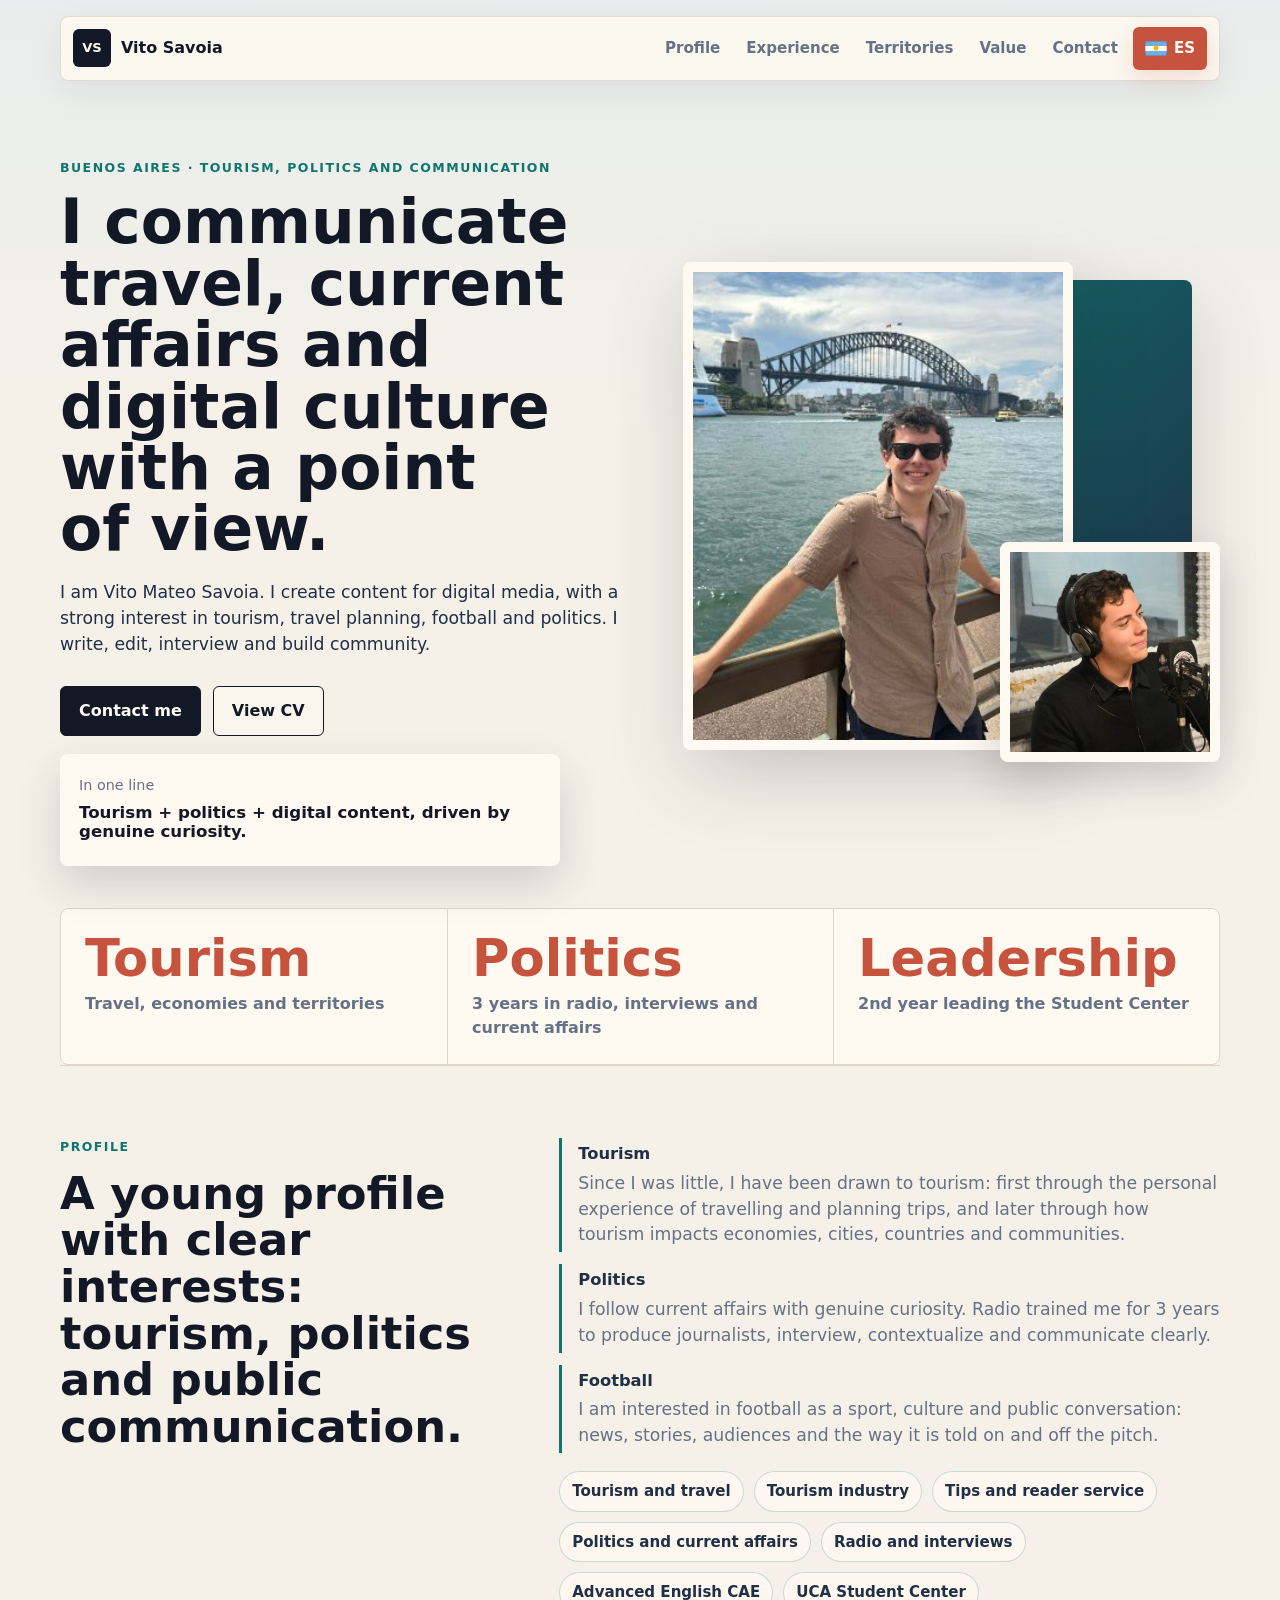
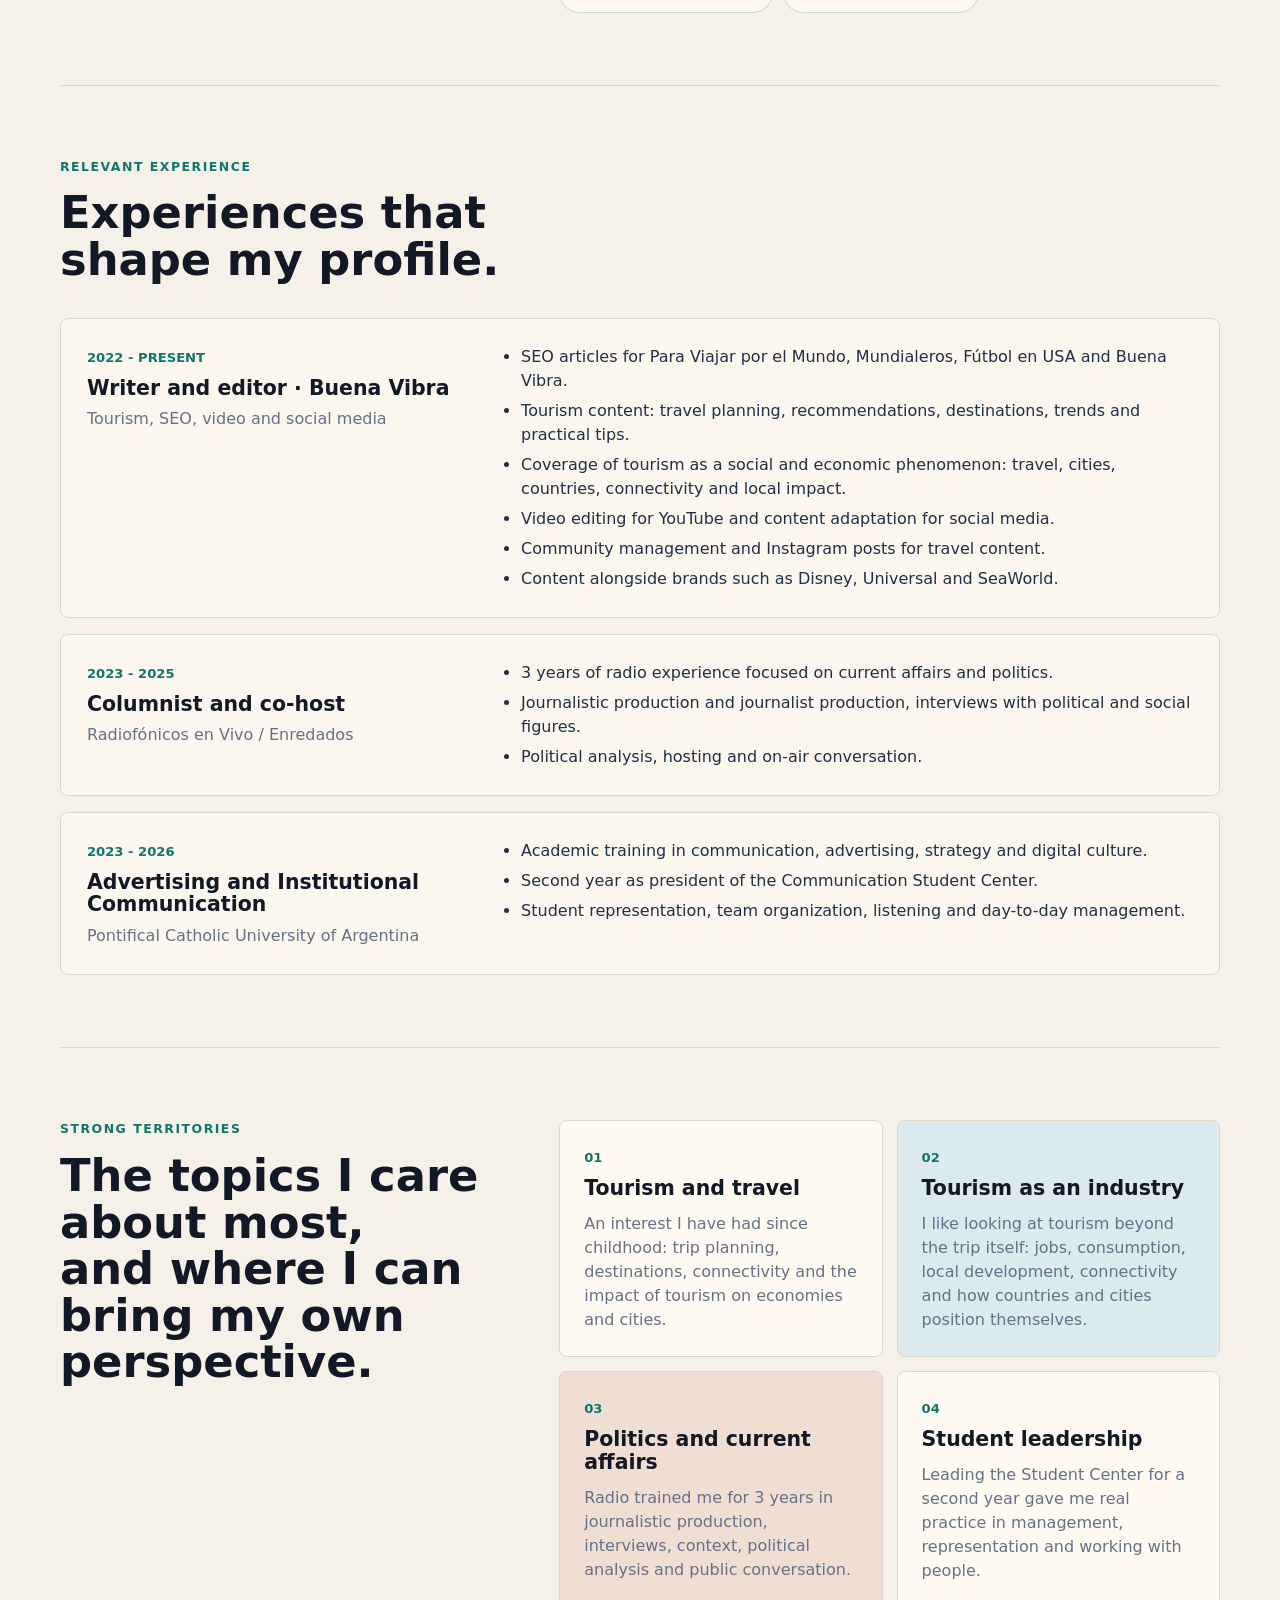
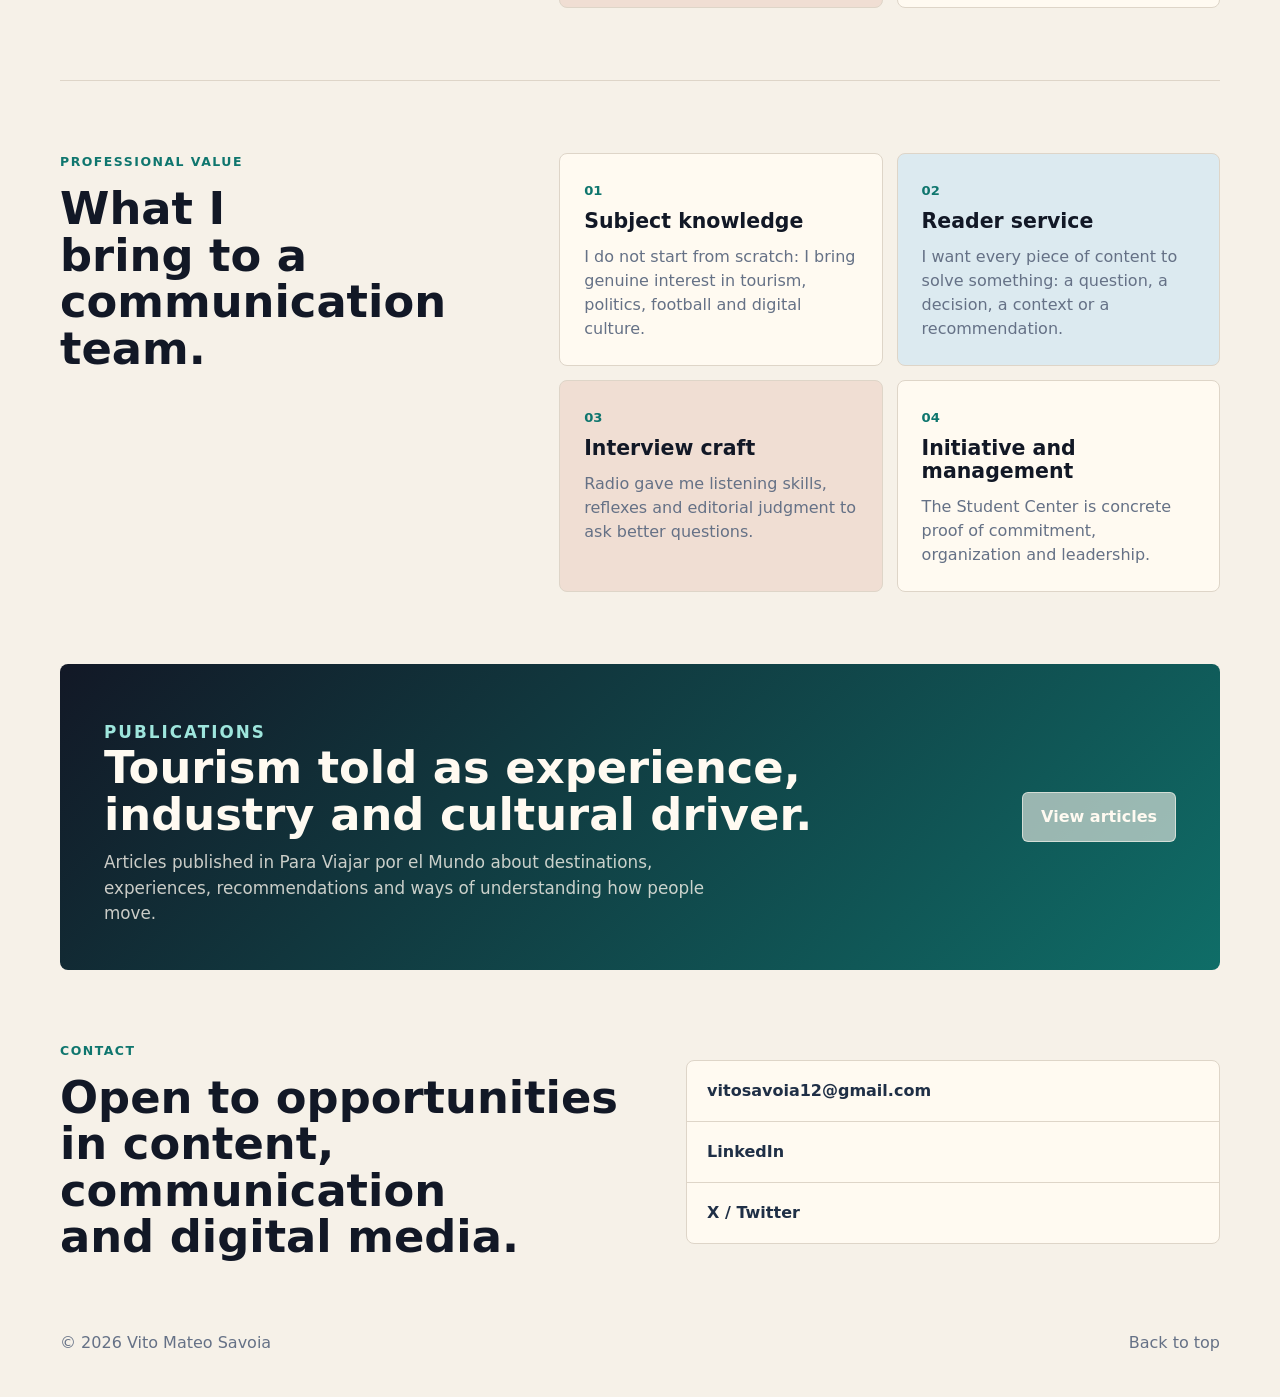
==== en.html @ 90e36eb4 "Add files via upload" ====
<!doctype html>
<html lang="en">
  <head>
    <meta charset="utf-8">
    <meta name="viewport" content="width=device-width, initial-scale=1">
    <meta
      name="description"
      content="Vito Mateo Savoia: writer, editor and Communication student focused on tourism, politics, SEO content, radio and student leadership."
    >
    <meta property="og:title" content="Vito Mateo Savoia | Tourism, politics and digital communication">
    <meta
      property="og:description"
      content="Professional profile of Vito Savoia: tourism, politics, SEO writing, editing, radio and student leadership."
    >
    <meta property="og:type" content="website">
    <title>Vito Mateo Savoia | Tourism, politics and digital communication</title>
    <link rel="stylesheet" href="styles.css">
  </head>
  <body>
    <header class="site-header">
      <a class="brand" href="#home" aria-label="Go to top">
        <span class="brand-mark">VS</span>
        <span>Vito Savoia</span>
      </a>
      <button class="menu-toggle" type="button" aria-expanded="false" aria-controls="site-nav">
        <span></span>
        <span></span>
        <span></span>
      </button>
      <nav class="nav" id="site-nav" aria-label="Main">
        <a href="#profile">Profile</a>
        <a href="#experience">Experience</a>
        <a href="#territories">Territories</a>
        <a href="#value">Value</a>
        <a href="#contact">Contact</a>
        <a class="language-link" href="index.html" aria-label="Ver sitio en español">
          <span class="flag flag-ar" aria-hidden="true"></span>
          <span>ES</span>
        </a>
      </nav>
    </header>

    <main id="home">
      <section class="hero" aria-labelledby="hero-title">
        <div class="hero-copy">
          <p class="eyebrow">Buenos Aires · Tourism, politics and communication</p>
          <h1 id="hero-title">I communicate travel, current affairs and digital culture with a point of view.</h1>
          <p class="hero-text">
            I am Vito Mateo Savoia. I create content for digital media, with a strong interest in
            tourism, travel planning, football and politics. I write, edit, interview and build community.
          </p>
          <div class="hero-actions" aria-label="Main actions">
            <a class="button primary" href="mailto:vitosavoia12@gmail.com">Contact me</a>
            <a class="button secondary" href="CV%20Vito%20Savoia.pdf">View CV</a>
          </div>
          <div class="signal-card">
            <span>In one line</span>
            <strong>Tourism + politics + digital content, driven by genuine curiosity.</strong>
          </div>
        </div>

        <div class="hero-media" aria-label="Photos of Vito Savoia">
          <img
            class="portrait-main"
            src="assets/images/vito-savoia-sydney.jpg"
            alt="Vito Savoia smiling in front of Sydney Harbour"
          >
          <img
            class="portrait-secondary"
            src="assets/images/vito-savoia-radio.jpg"
            alt="Vito Savoia in a radio studio"
          >
        </div>
      </section>

      <section class="stats-band" aria-label="Professional summary">
        <article>
          <strong>Tourism</strong>
          <span>Travel, economies and territories</span>
        </article>
        <article>
          <strong>Politics</strong>
          <span>3 years in radio, interviews and current affairs</span>
        </article>
        <article>
          <strong>Leadership</strong>
          <span>2nd year leading the Student Center</span>
        </article>
      </section>

      <section class="section profile-section" id="profile">
        <div class="section-heading">
          <p class="eyebrow">Profile</p>
          <h2>A young profile with clear interests: tourism, politics and public communication.</h2>
        </div>
        <div class="profile-copy compact-copy">
          <div class="interest-list" aria-label="Main interests">
            <article>
              <h3>Tourism</h3>
              <p>Since I was little, I have been drawn to tourism: first through the personal experience of travelling and planning trips, and later through how tourism impacts economies, cities, countries and communities.</p>
            </article>
            <article>
              <h3>Politics</h3>
              <p>I follow current affairs with genuine curiosity. Radio trained me for 3 years to produce journalists, interview, contextualize and communicate clearly.</p>
            </article>
            <article>
              <h3>Football</h3>
              <p>I am interested in football as a sport, culture and public conversation: news, stories, audiences and the way it is told on and off the pitch.</p>
            </article>
          </div>
          <div class="proof-list" aria-label="Main professional signals">
            <span>Tourism and travel</span>
            <span>Tourism industry</span>
            <span>Tips and reader service</span>
            <span>Politics and current affairs</span>
            <span>Radio and interviews</span>
            <span>Advanced English CAE</span>
            <span>UCA Student Center</span>
          </div>
        </div>
      </section>

      <section class="section experience-section" id="experience">
        <div class="section-heading compact">
          <p class="eyebrow">Relevant Experience</p>
          <h2>Experiences that shape my profile.</h2>
        </div>

        <div class="timeline">
          <article class="timeline-item">
            <div class="timeline-meta">
              <span>2022 - present</span>
              <h3>Writer and editor · Buena Vibra</h3>
              <p>Tourism, SEO, video and social media</p>
            </div>
            <div class="timeline-body">
              <ul>
                <li>SEO articles for Para Viajar por el Mundo, Mundialeros, Fútbol en USA and Buena Vibra.</li>
                <li>Tourism content: travel planning, recommendations, destinations, trends and practical tips.</li>
                <li>Coverage of tourism as a social and economic phenomenon: travel, cities, countries, connectivity and local impact.</li>
                <li>Video editing for YouTube and content adaptation for social media.</li>
                <li>Community management and Instagram posts for travel content.</li>
                <li>Content alongside brands such as Disney, Universal and SeaWorld.</li>
              </ul>
            </div>
          </article>

          <article class="timeline-item">
            <div class="timeline-meta">
              <span>2023 - 2025</span>
              <h3>Columnist and co-host</h3>
              <p>Radiofónicos en Vivo / Enredados</p>
            </div>
            <div class="timeline-body">
              <ul>
                <li>3 years of radio experience focused on current affairs and politics.</li>
                <li>Journalistic production and journalist production, interviews with political and social figures.</li>
                <li>Political analysis, hosting and on-air conversation.</li>
              </ul>
            </div>
          </article>

          <article class="timeline-item">
            <div class="timeline-meta">
              <span>2023 - 2026</span>
              <h3>Advertising and Institutional Communication</h3>
              <p>Pontifical Catholic University of Argentina</p>
            </div>
            <div class="timeline-body">
              <ul>
                <li>Academic training in communication, advertising, strategy and digital culture.</li>
                <li>Second year as president of the Communication Student Center.</li>
                <li>Student representation, team organization, listening and day-to-day management.</li>
              </ul>
            </div>
          </article>
        </div>
      </section>

      <section class="section focus-section" id="territories">
        <div class="section-heading">
          <p class="eyebrow">Strong Territories</p>
          <h2>The topics I care about most, and where I can bring my own perspective.</h2>
        </div>
        <div class="focus-grid">
          <article>
            <span>01</span>
            <h3>Tourism and travel</h3>
            <p>An interest I have had since childhood: trip planning, destinations, connectivity and the impact of tourism on economies and cities.</p>
          </article>
          <article>
            <span>02</span>
            <h3>Tourism as an industry</h3>
            <p>I like looking at tourism beyond the trip itself: jobs, consumption, local development, connectivity and how countries and cities position themselves.</p>
          </article>
          <article>
            <span>03</span>
            <h3>Politics and current affairs</h3>
            <p>Radio trained me for 3 years in journalistic production, interviews, context, political analysis and public conversation.</p>
          </article>
          <article>
            <span>04</span>
            <h3>Student leadership</h3>
            <p>Leading the Student Center for a second year gave me real practice in management, representation and working with people.</p>
          </article>
        </div>
      </section>

      <section class="section focus-section" id="value">
        <div class="section-heading">
          <p class="eyebrow">Professional Value</p>
          <h2>What I bring to a communication team.</h2>
        </div>
        <div class="focus-grid">
          <article>
            <span>01</span>
            <h3>Subject knowledge</h3>
            <p>I do not start from scratch: I bring genuine interest in tourism, politics, football and digital culture.</p>
          </article>
          <article>
            <span>02</span>
            <h3>Reader service</h3>
            <p>I want every piece of content to solve something: a question, a decision, a context or a recommendation.</p>
          </article>
          <article>
            <span>03</span>
            <h3>Interview craft</h3>
            <p>Radio gave me listening skills, reflexes and editorial judgment to ask better questions.</p>
          </article>
          <article>
            <span>04</span>
            <h3>Initiative and management</h3>
            <p>The Student Center is concrete proof of commitment, organization and leadership.</p>
          </article>
        </div>
      </section>

      <section class="writing-section" aria-labelledby="writing-title">
        <div>
          <p class="eyebrow">Publications</p>
          <h2 id="writing-title">Tourism told as experience, industry and cultural driver.</h2>
          <p>Articles published in Para Viajar por el Mundo about destinations, experiences, recommendations and ways of understanding how people move.</p>
        </div>
        <a class="button secondary light" href="https://paraviajarporelmundo.com/author/vito-savoia/" target="_blank" rel="noreferrer">
          View articles
        </a>
      </section>

      <section class="contact-section" id="contact" aria-labelledby="contact-title">
        <div>
          <p class="eyebrow">Contact</p>
          <h2 id="contact-title">Open to opportunities in content, communication and digital media.</h2>
        </div>
        <div class="contact-panel">
          <a href="mailto:vitosavoia12@gmail.com">vitosavoia12@gmail.com</a>
          <a href="https://ar.linkedin.com/in/vito-savoia-7b7443228" target="_blank" rel="noreferrer">LinkedIn</a>
          <a href="https://x.com/vitosavoia12?lang=es" target="_blank" rel="noreferrer">X / Twitter</a>
        </div>
      </section>
    </main>

    <footer class="footer">
      <p>© <span id="year"></span> Vito Mateo Savoia</p>
      <a href="#home">Back to top</a>
    </footer>

    <script src="script.js"></script>
  </body>
</html>
---- styles.css ----
:root {
  --ink: #121826;
  --navy: #1f2f46;
  --muted: #657186;
  --paper: #f6f1e8;
  --cream: #fffaf1;
  --line: #ded5c8;
  --teal: #0f766e;
  --coral: #c6533d;
  --gold: #c8922f;
  --sky: #dceaf0;
  --shadow: 0 28px 80px rgba(18, 24, 38, 0.16);
}

* {
  box-sizing: border-box;
}

html {
  scroll-behavior: smooth;
}

body {
  margin: 0;
  background:
    linear-gradient(180deg, rgba(220, 234, 240, 0.55), rgba(246, 241, 232, 0) 440px),
    var(--paper);
  color: var(--ink);
  font-family: Inter, ui-sans-serif, system-ui, -apple-system, BlinkMacSystemFont, "Segoe UI", sans-serif;
  line-height: 1.5;
}

body.nav-open {
  overflow: hidden;
}

a {
  color: inherit;
  text-decoration: none;
}

img {
  display: block;
  max-width: 100%;
}

.site-header {
  position: sticky;
  top: 0;
  z-index: 20;
  display: flex;
  width: min(1160px, calc(100% - 32px));
  align-items: center;
  justify-content: space-between;
  gap: 22px;
  margin: 16px auto 0;
  border: 1px solid rgba(222, 213, 200, 0.82);
  border-radius: 8px;
  padding: 10px 12px;
  background: rgba(255, 250, 241, 0.82);
  backdrop-filter: blur(18px);
  box-shadow: 0 12px 34px rgba(18, 24, 38, 0.06);
}

.brand,
.nav,
.hero-actions,
.contact-panel {
  display: flex;
  align-items: center;
}

.brand {
  gap: 10px;
  font-weight: 850;
}

.brand-mark {
  display: grid;
  width: 38px;
  height: 38px;
  place-items: center;
  border-radius: 6px;
  background: var(--ink);
  color: var(--cream);
  font-size: 0.82rem;
}

.nav {
  gap: 4px;
}

.nav a {
  border-radius: 6px;
  padding: 9px 11px;
  color: var(--muted);
  font-size: 0.94rem;
  font-weight: 760;
}

.nav a:hover,
.nav a:focus-visible {
  background: rgba(15, 118, 110, 0.1);
  color: var(--ink);
  outline: none;
}

.language-link {
  display: inline-flex;
  align-items: center;
  gap: 7px;
  border: 1px solid rgba(198, 83, 61, 0.28);
  background: var(--coral) !important;
  color: var(--cream) !important;
  box-shadow: 0 8px 22px rgba(198, 83, 61, 0.18);
}

.language-link:hover,
.language-link:focus-visible {
  background: var(--ink) !important;
  color: var(--cream) !important;
}

.flag {
  display: inline-block;
  width: 22px;
  height: 15px;
  flex: 0 0 auto;
  overflow: hidden;
  border-radius: 2px;
  box-shadow: inset 0 0 0 1px rgba(18, 24, 38, 0.18);
}

.flag-uk {
  background:
    linear-gradient(33deg, transparent 42%, #fff 42%, #fff 48%, #c8102e 48%, #c8102e 54%, #fff 54%, #fff 60%, transparent 60%),
    linear-gradient(147deg, transparent 42%, #fff 42%, #fff 48%, #c8102e 48%, #c8102e 54%, #fff 54%, #fff 60%, transparent 60%),
    linear-gradient(90deg, transparent 42%, #fff 42%, #fff 58%, transparent 58%),
    linear-gradient(0deg, transparent 35%, #fff 35%, #fff 65%, transparent 65%),
    linear-gradient(90deg, transparent 46%, #c8102e 46%, #c8102e 54%, transparent 54%),
    linear-gradient(0deg, transparent 42%, #c8102e 42%, #c8102e 58%, transparent 58%),
    #012169;
}

.flag-ar {
  position: relative;
  background: linear-gradient(180deg, #74acdf 0 33.33%, #fff 33.33% 66.66%, #74acdf 66.66% 100%);
}

.flag-ar::after {
  content: "";
  position: absolute;
  top: 50%;
  left: 50%;
  width: 5px;
  height: 5px;
  border-radius: 50%;
  background: #f6b40e;
  transform: translate(-50%, -50%);
}

.menu-toggle {
  display: none;
  width: 42px;
  height: 42px;
  border: 1px solid var(--line);
  border-radius: 6px;
  background: var(--cream);
  padding: 10px;
}

.menu-toggle span {
  display: block;
  height: 2px;
  margin: 5px 0;
  background: var(--ink);
}

.hero,
.stats-band,
.section,
.writing-section,
.contact-section,
.footer {
  width: min(1160px, calc(100% - 32px));
  margin-inline: auto;
}

.hero {
  display: grid;
  grid-template-columns: minmax(0, 1.02fr) minmax(340px, 0.98fr);
  gap: clamp(32px, 5vw, 76px);
  align-items: center;
  min-height: min(640px, calc(100vh - 92px));
  padding: clamp(42px, 7vw, 78px) 0 42px;
}

.hero-copy {
  max-width: 740px;
}

.eyebrow {
  margin: 0 0 14px;
  color: var(--teal);
  font-size: 0.78rem;
  font-weight: 850;
  letter-spacing: 0.12em;
  text-transform: uppercase;
}

h1,
h2,
h3,
p {
  overflow-wrap: anywhere;
}

h1 {
  max-width: 760px;
  margin: 0;
  font-size: clamp(2.55rem, 4.8vw, 4.9rem);
  line-height: 1;
  letter-spacing: 0;
  text-wrap: balance;
}

.hero-text {
  max-width: 620px;
  margin: 20px 0 0;
  color: var(--navy);
  font-size: clamp(1.02rem, 1.35vw, 1.17rem);
}

.hero-actions {
  flex-wrap: wrap;
  gap: 12px;
  margin-top: 28px;
}

.button {
  display: inline-flex;
  min-height: 48px;
  align-items: center;
  justify-content: center;
  border: 1px solid var(--ink);
  border-radius: 6px;
  padding: 12px 18px;
  font-weight: 850;
  transition: transform 160ms ease, background 160ms ease, color 160ms ease;
}

.button.primary {
  background: var(--ink);
  color: var(--cream);
}

.button.secondary {
  background: rgba(255, 250, 241, 0.58);
}

.button.light {
  border-color: rgba(255, 250, 241, 0.58);
  color: var(--cream);
}

.button:hover,
.button:focus-visible {
  transform: translateY(-2px);
  outline: none;
}

.hero-media {
  position: relative;
  min-height: 500px;
}

.hero-media::before {
  content: "";
  position: absolute;
  inset: 18px 28px 64px 66px;
  border-radius: 8px;
  background: linear-gradient(135deg, var(--teal), var(--navy));
  box-shadow: var(--shadow);
}

.portrait-main {
  position: absolute;
  inset: 0 auto auto 0;
  width: min(76%, 390px);
  aspect-ratio: 4 / 5;
  border: 10px solid var(--cream);
  border-radius: 8px;
  object-fit: cover;
  box-shadow: var(--shadow);
}

.portrait-secondary {
  position: absolute;
  right: 0;
  bottom: 0;
  width: min(45%, 220px);
  aspect-ratio: 1;
  border: 10px solid var(--cream);
  border-radius: 8px;
  object-fit: cover;
  box-shadow: 0 18px 46px rgba(18, 24, 38, 0.18);
}

.signal-card {
  width: min(100%, 500px);
  margin-top: 18px;
  border: 1px solid rgba(255, 250, 241, 0.76);
  border-radius: 8px;
  padding: 18px;
  background: rgba(255, 250, 241, 0.92);
  box-shadow: 0 18px 44px rgba(18, 24, 38, 0.16);
}

.signal-card span,
.signal-card p {
  margin: 0;
  color: var(--muted);
  font-size: 0.9rem;
}

.signal-card strong {
  display: block;
  margin: 6px 0;
  font-size: 1.04rem;
  line-height: 1.15;
}

.stats-band {
  display: grid;
  grid-template-columns: repeat(3, 1fr);
  overflow: hidden;
  border: 1px solid var(--line);
  border-radius: 8px;
  background: var(--cream);
}

.stats-band article {
  padding: 24px;
}

.stats-band article + article {
  border-left: 1px solid var(--line);
}

.stats-band strong {
  display: block;
  color: var(--coral);
  font-size: clamp(2rem, 4vw, 3.5rem);
  line-height: 1;
}

.stats-band span {
  display: block;
  margin-top: 8px;
  color: var(--muted);
  font-weight: 730;
}

.section {
  display: grid;
  grid-template-columns: minmax(250px, 0.78fr) minmax(0, 1.22fr);
  gap: clamp(28px, 6vw, 88px);
  padding: 72px 0;
  border-top: 1px solid var(--line);
}

.section-heading h2,
.writing-section h2,
.contact-section h2 {
  margin: 0;
  font-size: clamp(1.9rem, 3.5vw, 3.15rem);
  line-height: 1.04;
  text-wrap: balance;
}

.section-heading.compact {
  max-width: 790px;
  margin-bottom: 34px;
}

.profile-copy {
  display: grid;
  gap: 18px;
  color: var(--navy);
  font-size: 1.08rem;
}

.compact-copy {
  align-content: start;
}

.profile-copy p,
.timeline-body p,
.writing-section p {
  margin: 0;
}

.interest-list {
  display: grid;
  gap: 12px;
}

.interest-list article {
  border-left: 3px solid var(--teal);
  padding: 4px 0 4px 16px;
}

.interest-list h3 {
  margin: 0 0 4px;
  font-size: 1.02rem;
}

.interest-list p {
  color: var(--muted);
}

.proof-list {
  display: flex;
  flex-wrap: wrap;
  gap: 10px;
}

.proof-list span {
  border: 1px solid rgba(15, 118, 110, 0.22);
  border-radius: 999px;
  padding: 8px 12px;
  background: rgba(255, 250, 241, 0.72);
  color: var(--navy);
  font-size: 0.94rem;
  font-weight: 800;
}

.experience-section {
  display: block;
}

.timeline {
  display: grid;
  gap: 16px;
}

.timeline-item {
  display: grid;
  grid-template-columns: minmax(230px, 0.72fr) minmax(0, 1.28fr);
  gap: 28px;
  border: 1px solid var(--line);
  border-radius: 8px;
  padding: clamp(18px, 2.5vw, 26px);
  background: rgba(255, 250, 241, 0.72);
}

.timeline-meta span,
.focus-grid span {
  color: var(--teal);
  font-size: 0.82rem;
  font-weight: 850;
  text-transform: uppercase;
}

.timeline-meta h3,
.focus-grid h3 {
  margin: 8px 0;
  font-size: 1.28rem;
  line-height: 1.12;
}

.timeline-meta p {
  margin: 0;
  color: var(--muted);
}

.timeline-body {
  color: var(--navy);
}

.timeline-body ul {
  margin: 0;
  padding-left: 18px;
}

.timeline-body li + li {
  margin-top: 6px;
}

.focus-grid {
  display: grid;
  grid-template-columns: repeat(2, minmax(0, 1fr));
  gap: 14px;
}

.focus-grid article {
  min-height: 176px;
  border: 1px solid var(--line);
  border-radius: 8px;
  padding: 24px;
  background: var(--cream);
}

.focus-grid article:nth-child(2) {
  background: var(--sky);
}

.focus-grid article:nth-child(3) {
  background: rgba(198, 83, 61, 0.12);
}

.focus-grid p {
  margin: 12px 0 0;
  color: var(--muted);
}

.writing-section {
  display: flex;
  align-items: center;
  justify-content: space-between;
  gap: 28px;
  border-radius: 8px;
  padding: clamp(26px, 4vw, 44px);
  background:
    linear-gradient(135deg, rgba(18, 24, 38, 0.96), rgba(15, 118, 110, 0.91)),
    var(--ink);
  color: var(--cream);
}

.writing-section div {
  max-width: 780px;
}

.writing-section .eyebrow {
  color: #9ee6dd;
}

.writing-section p {
  max-width: 650px;
  margin-top: 12px;
  color: rgba(255, 250, 241, 0.78);
  font-size: 1.05rem;
}

.contact-section {
  display: grid;
  grid-template-columns: minmax(0, 1.05fr) minmax(280px, 0.95fr);
  gap: 36px;
  align-items: center;
  padding: 72px 0 42px;
}

.contact-panel {
  align-items: stretch;
  flex-direction: column;
  overflow: hidden;
  border: 1px solid var(--line);
  border-radius: 8px;
  background: var(--cream);
}

.contact-panel a {
  padding: 18px 20px;
  color: var(--navy);
  font-weight: 800;
}

.contact-panel a + a {
  border-top: 1px solid var(--line);
}

.contact-panel a:hover,
.contact-panel a:focus-visible {
  background: rgba(200, 146, 47, 0.14);
  outline: none;
}

.footer {
  display: flex;
  justify-content: space-between;
  gap: 18px;
  padding: 28px 0 42px;
  color: var(--muted);
}

.footer p {
  margin: 0;
}

@media (max-width: 920px) {
  .menu-toggle {
    display: block;
  }

  .nav {
    position: fixed;
    inset: 76px 16px auto;
    display: none;
    flex-direction: column;
    align-items: stretch;
    border: 1px solid var(--line);
    border-radius: 8px;
    padding: 10px;
    background: var(--cream);
    box-shadow: var(--shadow);
  }

  body.nav-open .nav {
    display: flex;
  }

  .hero,
  .section,
  .timeline-item,
  .contact-section {
    grid-template-columns: 1fr;
  }

  .hero {
    min-height: auto;
    padding-top: 56px;
  }

  .hero-media {
    min-height: 470px;
  }

  .stats-band,
  .focus-grid {
    grid-template-columns: 1fr;
  }

  .stats-band article + article {
    border-top: 1px solid var(--line);
    border-left: 0;
  }

  .writing-section {
    align-items: flex-start;
    flex-direction: column;
  }
}

@media (max-width: 560px) {
  .site-header,
  .hero,
  .stats-band,
  .section,
  .writing-section,
  .contact-section,
  .footer {
    width: min(100% - 22px, 1160px);
  }

  .site-header {
    margin-top: 10px;
  }

  h1 {
    font-size: clamp(2.55rem, 13vw, 4rem);
  }

  .hero-actions .button,
  .writing-section .button {
    width: 100%;
  }

  .hero-media {
    min-height: 390px;
  }

  .hero-media::before {
    inset: 28px 10px 74px 38px;
  }

  .portrait-main {
    width: 82%;
    border-width: 7px;
  }

  .portrait-secondary {
    width: 44%;
    border-width: 7px;
  }

  .signal-card {
    padding: 14px;
  }

  .section {
    padding: 54px 0;
  }

  .stats-band article,
  .focus-grid article {
    padding: 20px;
  }

  .contact-section {
    padding-top: 62px;
  }

  .footer {
    flex-direction: column;
  }
}
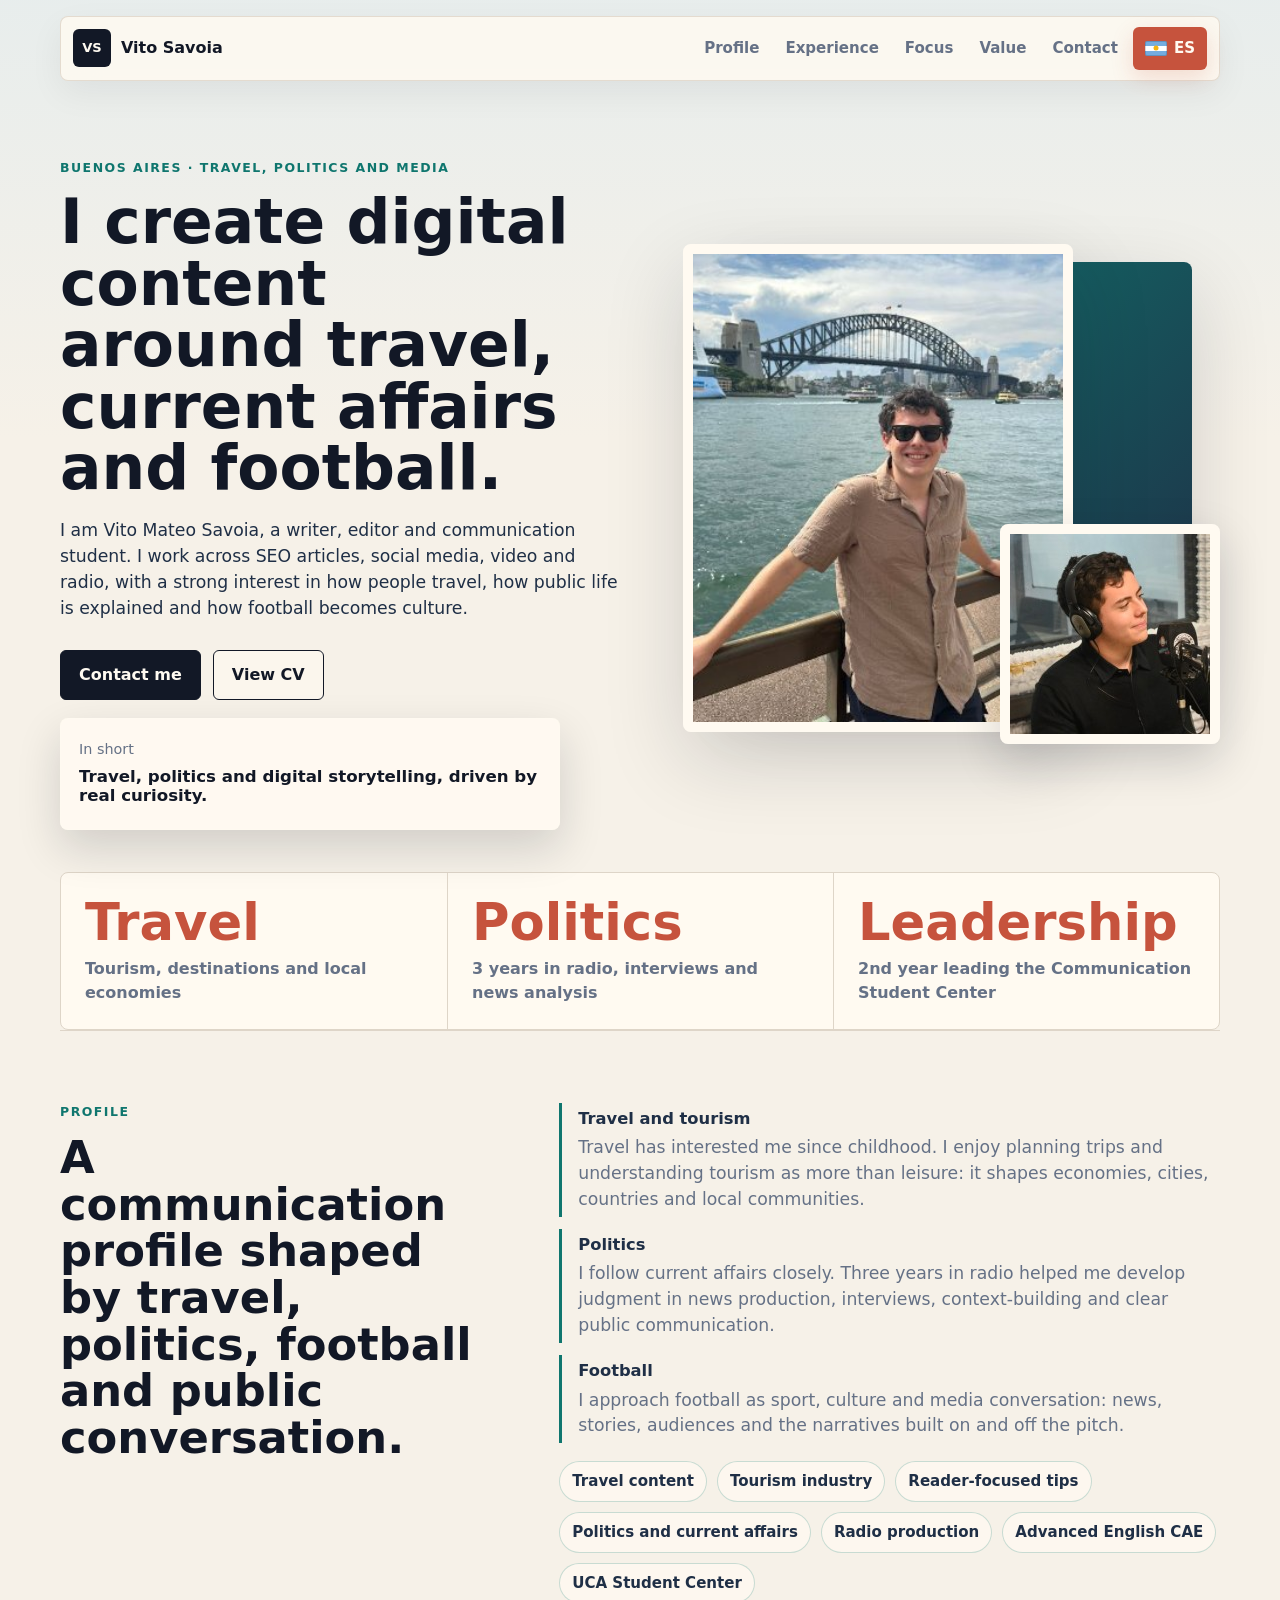
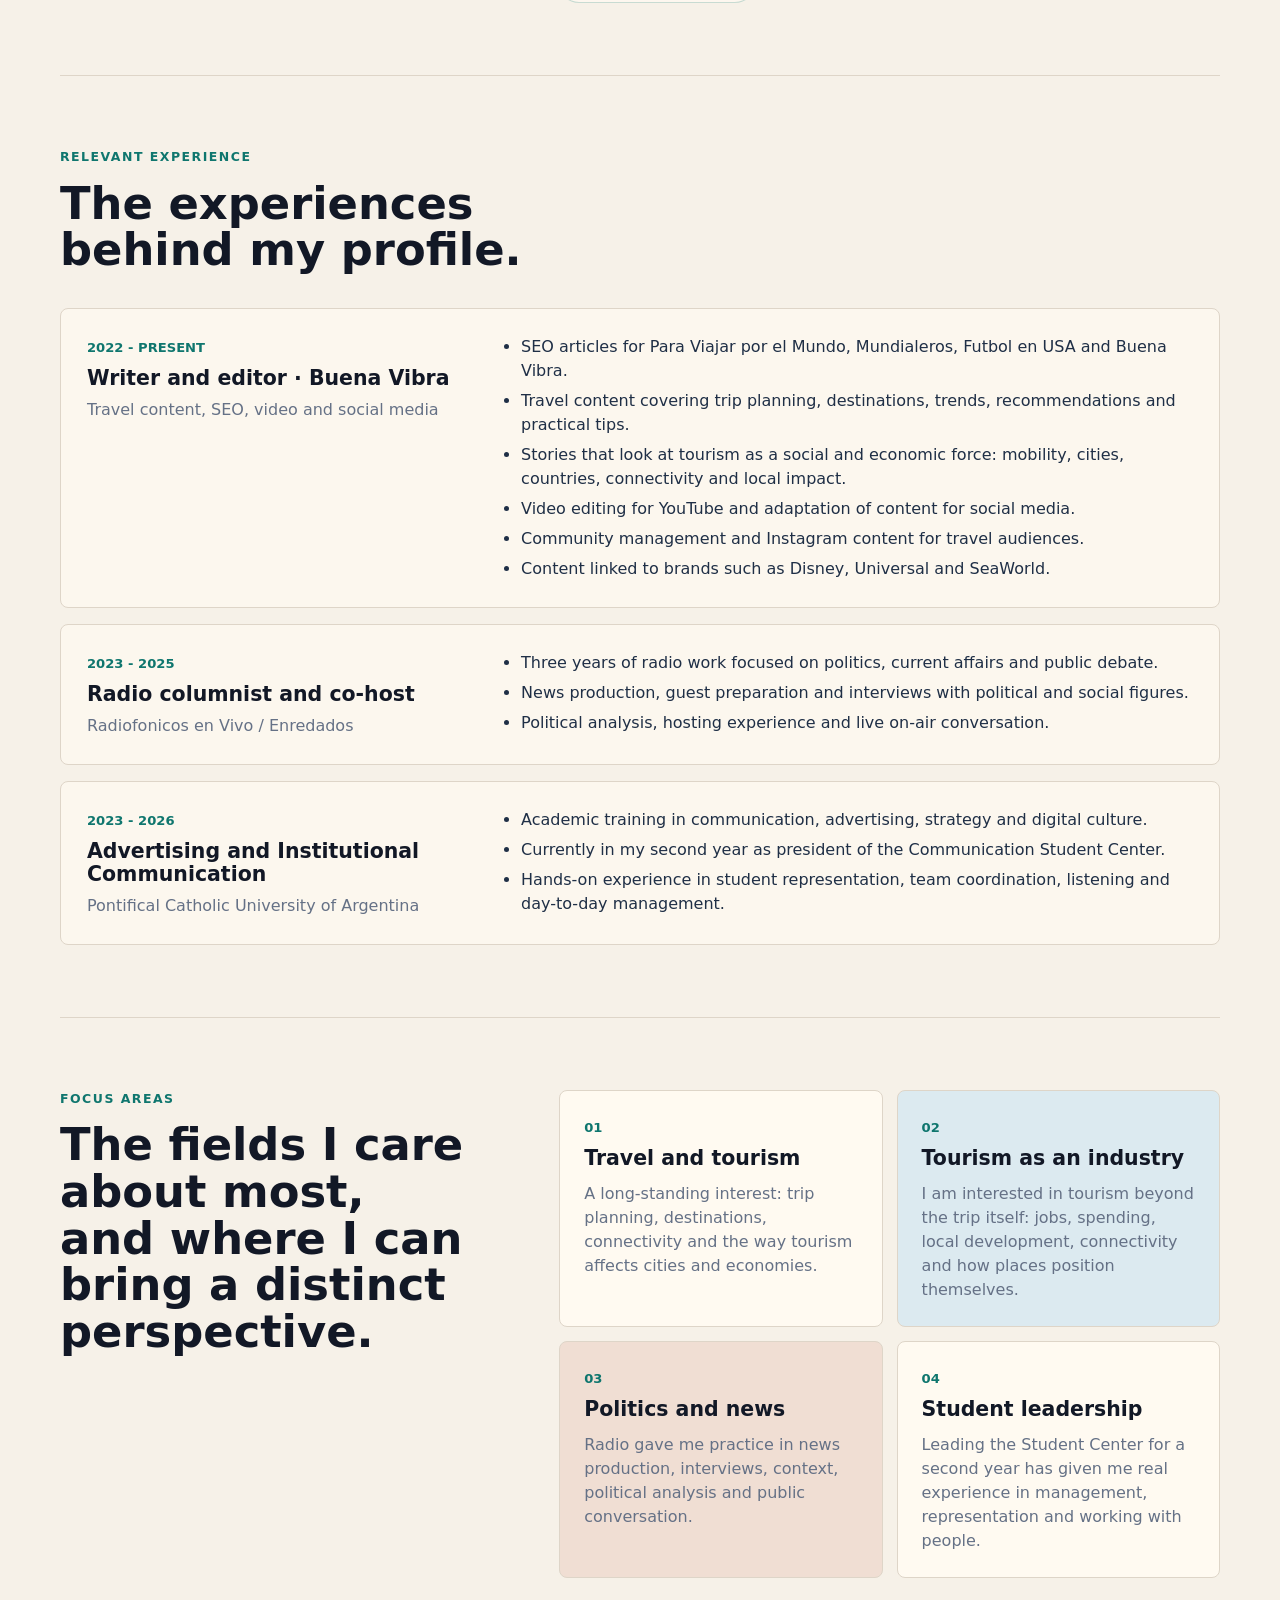
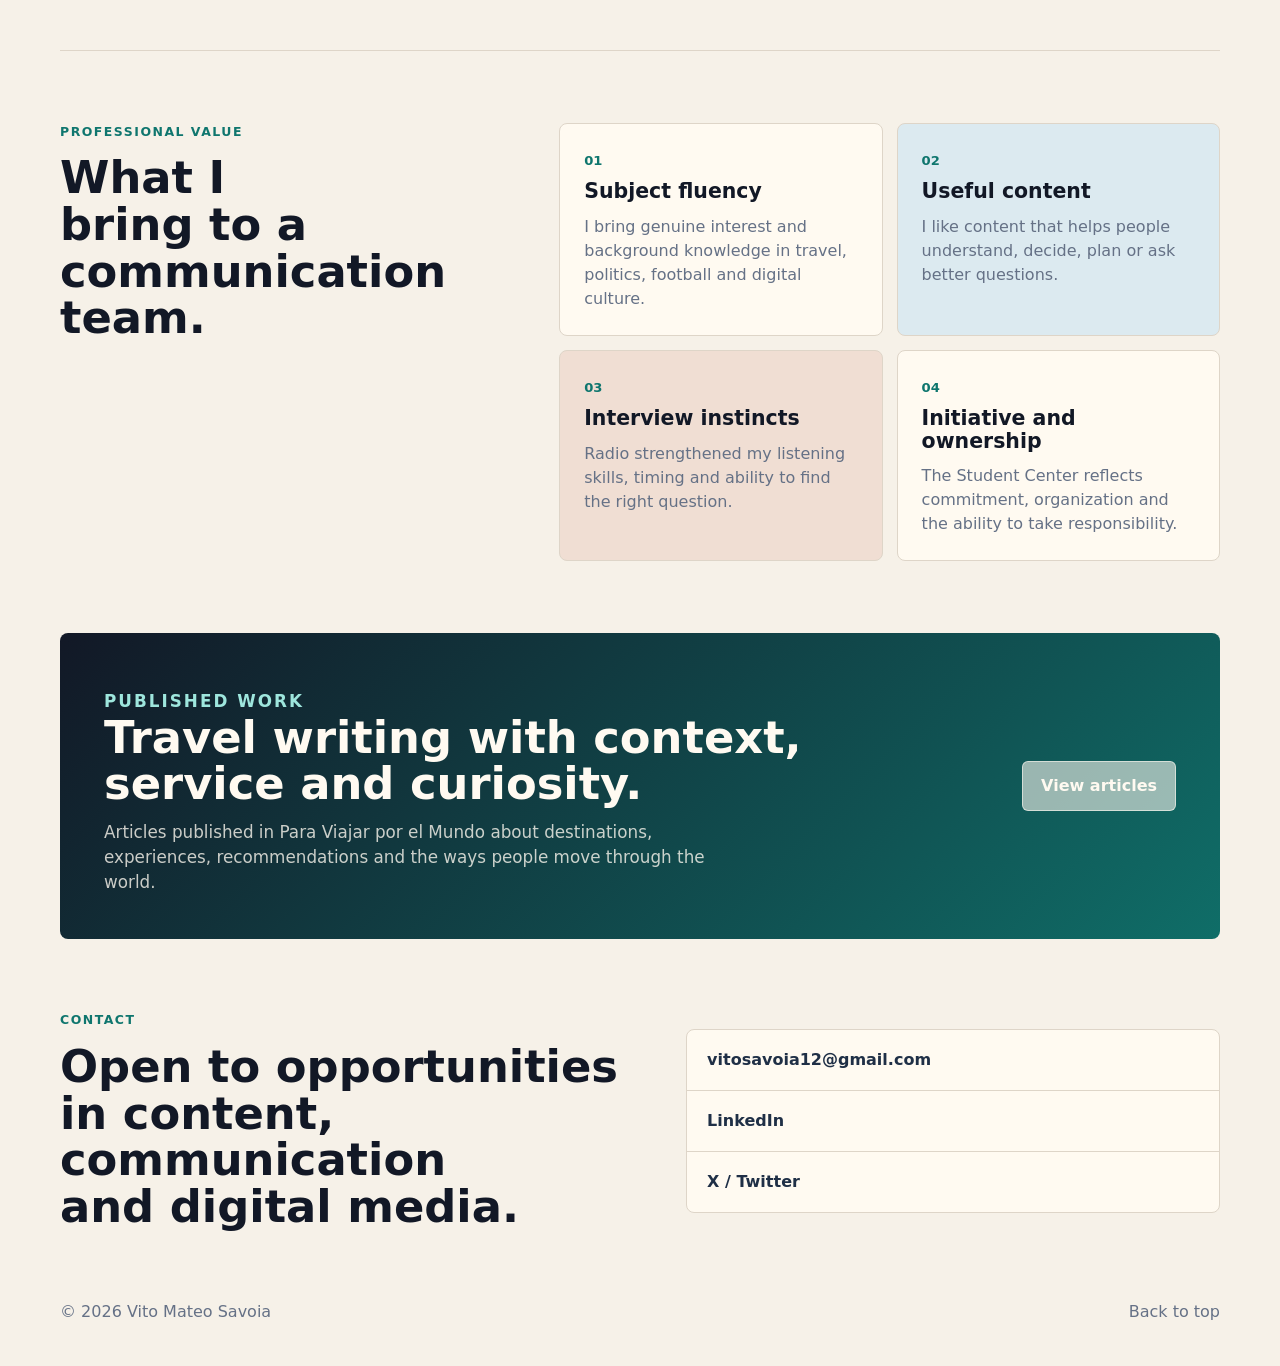
==== commit bcaf3350: "Add files via upload" ====
--- a/en.html
+++ b/en.html
@@ -5,15 +5,15 @@
     <meta name="viewport" content="width=device-width, initial-scale=1">
     <meta
       name="description"
-      content="Vito Mateo Savoia: writer, editor and Communication student focused on tourism, politics, SEO content, radio and student leadership."
+      content="Vito Mateo Savoia: writer, editor and communication student focused on travel, politics, football, SEO content, radio and student leadership."
     >
-    <meta property="og:title" content="Vito Mateo Savoia | Tourism, politics and digital communication">
+    <meta property="og:title" content="Vito Mateo Savoia | Travel, politics and digital media">
     <meta
       property="og:description"
-      content="Professional profile of Vito Savoia: tourism, politics, SEO writing, editing, radio and student leadership."
+      content="Professional profile of Vito Savoia: travel writing, politics, football, SEO content, radio production and student leadership."
     >
     <meta property="og:type" content="website">
-    <title>Vito Mateo Savoia | Tourism, politics and digital communication</title>
+    <title>Vito Mateo Savoia | Travel, politics and digital media</title>
     <link rel="stylesheet" href="styles.css">
   </head>
   <body>
@@ -30,10 +30,10 @@
       <nav class="nav" id="site-nav" aria-label="Main">
         <a href="#profile">Profile</a>
         <a href="#experience">Experience</a>
-        <a href="#territories">Territories</a>
+        <a href="#territories">Focus</a>
         <a href="#value">Value</a>
         <a href="#contact">Contact</a>
-        <a class="language-link" href="index.html" aria-label="Ver sitio en español">
+        <a class="language-link" href="index.html" aria-label="View site in Spanish">
           <span class="flag flag-ar" aria-hidden="true"></span>
           <span>ES</span>
         </a>
@@ -43,19 +43,20 @@
     <main id="home">
       <section class="hero" aria-labelledby="hero-title">
         <div class="hero-copy">
-          <p class="eyebrow">Buenos Aires · Tourism, politics and communication</p>
-          <h1 id="hero-title">I communicate travel, current affairs and digital culture with a point of view.</h1>
+          <p class="eyebrow">Buenos Aires · Travel, politics and media</p>
+          <h1 id="hero-title">I create digital content around travel, current affairs and football.</h1>
           <p class="hero-text">
-            I am Vito Mateo Savoia. I create content for digital media, with a strong interest in
-            tourism, travel planning, football and politics. I write, edit, interview and build community.
+            I am Vito Mateo Savoia, a writer, editor and communication student. I work across SEO
+            articles, social media, video and radio, with a strong interest in how people travel,
+            how public life is explained and how football becomes culture.
           </p>
           <div class="hero-actions" aria-label="Main actions">
             <a class="button primary" href="mailto:vitosavoia12@gmail.com">Contact me</a>
             <a class="button secondary" href="CV%20Vito%20Savoia.pdf">View CV</a>
           </div>
           <div class="signal-card">
-            <span>In one line</span>
-            <strong>Tourism + politics + digital content, driven by genuine curiosity.</strong>
+            <span>In short</span>
+            <strong>Travel, politics and digital storytelling, driven by real curiosity.</strong>
           </div>
         </div>
 
@@ -75,45 +76,45 @@
 
       <section class="stats-band" aria-label="Professional summary">
         <article>
-          <strong>Tourism</strong>
-          <span>Travel, economies and territories</span>
+          <strong>Travel</strong>
+          <span>Tourism, destinations and local economies</span>
         </article>
         <article>
           <strong>Politics</strong>
-          <span>3 years in radio, interviews and current affairs</span>
+          <span>3 years in radio, interviews and news analysis</span>
         </article>
         <article>
           <strong>Leadership</strong>
-          <span>2nd year leading the Student Center</span>
+          <span>2nd year leading the Communication Student Center</span>
         </article>
       </section>
 
       <section class="section profile-section" id="profile">
         <div class="section-heading">
           <p class="eyebrow">Profile</p>
-          <h2>A young profile with clear interests: tourism, politics and public communication.</h2>
+          <h2>A communication profile shaped by travel, politics, football and public conversation.</h2>
         </div>
         <div class="profile-copy compact-copy">
           <div class="interest-list" aria-label="Main interests">
             <article>
-              <h3>Tourism</h3>
-              <p>Since I was little, I have been drawn to tourism: first through the personal experience of travelling and planning trips, and later through how tourism impacts economies, cities, countries and communities.</p>
+              <h3>Travel and tourism</h3>
+              <p>Travel has interested me since childhood. I enjoy planning trips and understanding tourism as more than leisure: it shapes economies, cities, countries and local communities.</p>
             </article>
             <article>
               <h3>Politics</h3>
-              <p>I follow current affairs with genuine curiosity. Radio trained me for 3 years to produce journalists, interview, contextualize and communicate clearly.</p>
+              <p>I follow current affairs closely. Three years in radio helped me develop judgment in news production, interviews, context-building and clear public communication.</p>
             </article>
             <article>
               <h3>Football</h3>
-              <p>I am interested in football as a sport, culture and public conversation: news, stories, audiences and the way it is told on and off the pitch.</p>
+              <p>I approach football as sport, culture and media conversation: news, stories, audiences and the narratives built on and off the pitch.</p>
             </article>
           </div>
           <div class="proof-list" aria-label="Main professional signals">
-            <span>Tourism and travel</span>
+            <span>Travel content</span>
             <span>Tourism industry</span>
-            <span>Tips and reader service</span>
+            <span>Reader-focused tips</span>
             <span>Politics and current affairs</span>
-            <span>Radio and interviews</span>
+            <span>Radio production</span>
             <span>Advanced English CAE</span>
             <span>UCA Student Center</span>
           </div>
@@ -123,7 +124,7 @@
       <section class="section experience-section" id="experience">
         <div class="section-heading compact">
           <p class="eyebrow">Relevant Experience</p>
-          <h2>Experiences that shape my profile.</h2>
+          <h2>The experiences behind my profile.</h2>
         </div>
 
         <div class="timeline">
@@ -131,16 +132,16 @@
             <div class="timeline-meta">
               <span>2022 - present</span>
               <h3>Writer and editor · Buena Vibra</h3>
-              <p>Tourism, SEO, video and social media</p>
+              <p>Travel content, SEO, video and social media</p>
             </div>
             <div class="timeline-body">
               <ul>
-                <li>SEO articles for Para Viajar por el Mundo, Mundialeros, Fútbol en USA and Buena Vibra.</li>
-                <li>Tourism content: travel planning, recommendations, destinations, trends and practical tips.</li>
-                <li>Coverage of tourism as a social and economic phenomenon: travel, cities, countries, connectivity and local impact.</li>
-                <li>Video editing for YouTube and content adaptation for social media.</li>
-                <li>Community management and Instagram posts for travel content.</li>
-                <li>Content alongside brands such as Disney, Universal and SeaWorld.</li>
+                <li>SEO articles for Para Viajar por el Mundo, Mundialeros, Futbol en USA and Buena Vibra.</li>
+                <li>Travel content covering trip planning, destinations, trends, recommendations and practical tips.</li>
+                <li>Stories that look at tourism as a social and economic force: mobility, cities, countries, connectivity and local impact.</li>
+                <li>Video editing for YouTube and adaptation of content for social media.</li>
+                <li>Community management and Instagram content for travel audiences.</li>
+                <li>Content linked to brands such as Disney, Universal and SeaWorld.</li>
               </ul>
             </div>
           </article>
@@ -148,14 +149,14 @@
           <article class="timeline-item">
             <div class="timeline-meta">
               <span>2023 - 2025</span>
-              <h3>Columnist and co-host</h3>
-              <p>Radiofónicos en Vivo / Enredados</p>
+              <h3>Radio columnist and co-host</h3>
+              <p>Radiofonicos en Vivo / Enredados</p>
             </div>
             <div class="timeline-body">
               <ul>
-                <li>3 years of radio experience focused on current affairs and politics.</li>
-                <li>Journalistic production and journalist production, interviews with political and social figures.</li>
-                <li>Political analysis, hosting and on-air conversation.</li>
+                <li>Three years of radio work focused on politics, current affairs and public debate.</li>
+                <li>News production, guest preparation and interviews with political and social figures.</li>
+                <li>Political analysis, hosting experience and live on-air conversation.</li>
               </ul>
             </div>
           </article>
@@ -169,8 +170,8 @@
             <div class="timeline-body">
               <ul>
                 <li>Academic training in communication, advertising, strategy and digital culture.</li>
-                <li>Second year as president of the Communication Student Center.</li>
-                <li>Student representation, team organization, listening and day-to-day management.</li>
+                <li>Currently in my second year as president of the Communication Student Center.</li>
+                <li>Hands-on experience in student representation, team coordination, listening and day-to-day management.</li>
               </ul>
             </div>
           </article>
@@ -179,29 +180,29 @@
 
       <section class="section focus-section" id="territories">
         <div class="section-heading">
-          <p class="eyebrow">Strong Territories</p>
-          <h2>The topics I care about most, and where I can bring my own perspective.</h2>
+          <p class="eyebrow">Focus Areas</p>
+          <h2>The fields I care about most, and where I can bring a distinct perspective.</h2>
         </div>
         <div class="focus-grid">
           <article>
             <span>01</span>
-            <h3>Tourism and travel</h3>
-            <p>An interest I have had since childhood: trip planning, destinations, connectivity and the impact of tourism on economies and cities.</p>
+            <h3>Travel and tourism</h3>
+            <p>A long-standing interest: trip planning, destinations, connectivity and the way tourism affects cities and economies.</p>
           </article>
           <article>
             <span>02</span>
             <h3>Tourism as an industry</h3>
-            <p>I like looking at tourism beyond the trip itself: jobs, consumption, local development, connectivity and how countries and cities position themselves.</p>
+            <p>I am interested in tourism beyond the trip itself: jobs, spending, local development, connectivity and how places position themselves.</p>
           </article>
           <article>
             <span>03</span>
-            <h3>Politics and current affairs</h3>
-            <p>Radio trained me for 3 years in journalistic production, interviews, context, political analysis and public conversation.</p>
+            <h3>Politics and news</h3>
+            <p>Radio gave me practice in news production, interviews, context, political analysis and public conversation.</p>
           </article>
           <article>
             <span>04</span>
             <h3>Student leadership</h3>
-            <p>Leading the Student Center for a second year gave me real practice in management, representation and working with people.</p>
+            <p>Leading the Student Center for a second year has given me real experience in management, representation and working with people.</p>
           </article>
         </div>
       </section>
@@ -214,32 +215,32 @@
         <div class="focus-grid">
           <article>
             <span>01</span>
-            <h3>Subject knowledge</h3>
-            <p>I do not start from scratch: I bring genuine interest in tourism, politics, football and digital culture.</p>
+            <h3>Subject fluency</h3>
+            <p>I bring genuine interest and background knowledge in travel, politics, football and digital culture.</p>
           </article>
           <article>
             <span>02</span>
-            <h3>Reader service</h3>
-            <p>I want every piece of content to solve something: a question, a decision, a context or a recommendation.</p>
+            <h3>Useful content</h3>
+            <p>I like content that helps people understand, decide, plan or ask better questions.</p>
           </article>
           <article>
             <span>03</span>
-            <h3>Interview craft</h3>
-            <p>Radio gave me listening skills, reflexes and editorial judgment to ask better questions.</p>
+            <h3>Interview instincts</h3>
+            <p>Radio strengthened my listening skills, timing and ability to find the right question.</p>
           </article>
           <article>
             <span>04</span>
-            <h3>Initiative and management</h3>
-            <p>The Student Center is concrete proof of commitment, organization and leadership.</p>
+            <h3>Initiative and ownership</h3>
+            <p>The Student Center reflects commitment, organization and the ability to take responsibility.</p>
           </article>
         </div>
       </section>
 
       <section class="writing-section" aria-labelledby="writing-title">
         <div>
-          <p class="eyebrow">Publications</p>
-          <h2 id="writing-title">Tourism told as experience, industry and cultural driver.</h2>
-          <p>Articles published in Para Viajar por el Mundo about destinations, experiences, recommendations and ways of understanding how people move.</p>
+          <p class="eyebrow">Published Work</p>
+          <h2 id="writing-title">Travel writing with context, service and curiosity.</h2>
+          <p>Articles published in Para Viajar por el Mundo about destinations, experiences, recommendations and the ways people move through the world.</p>
         </div>
         <a class="button secondary light" href="https://paraviajarporelmundo.com/author/vito-savoia/" target="_blank" rel="noreferrer">
           View articles
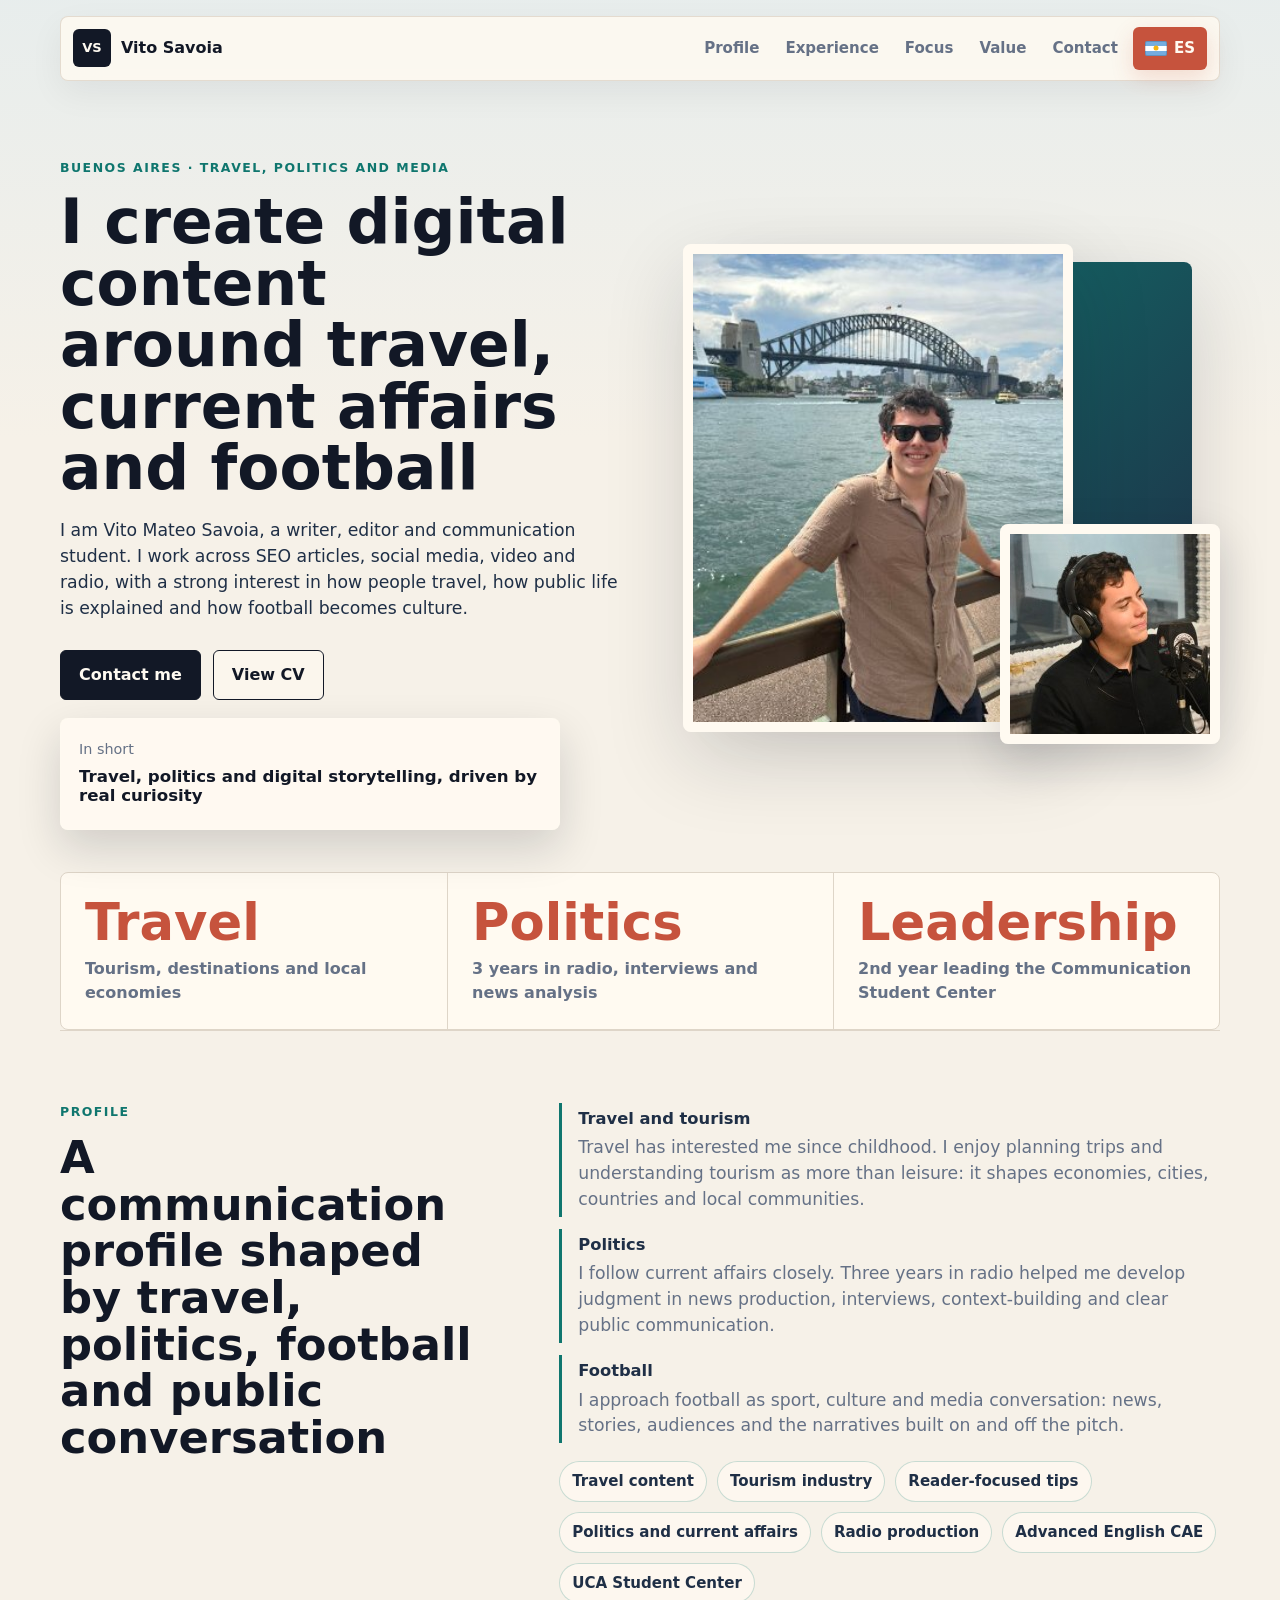
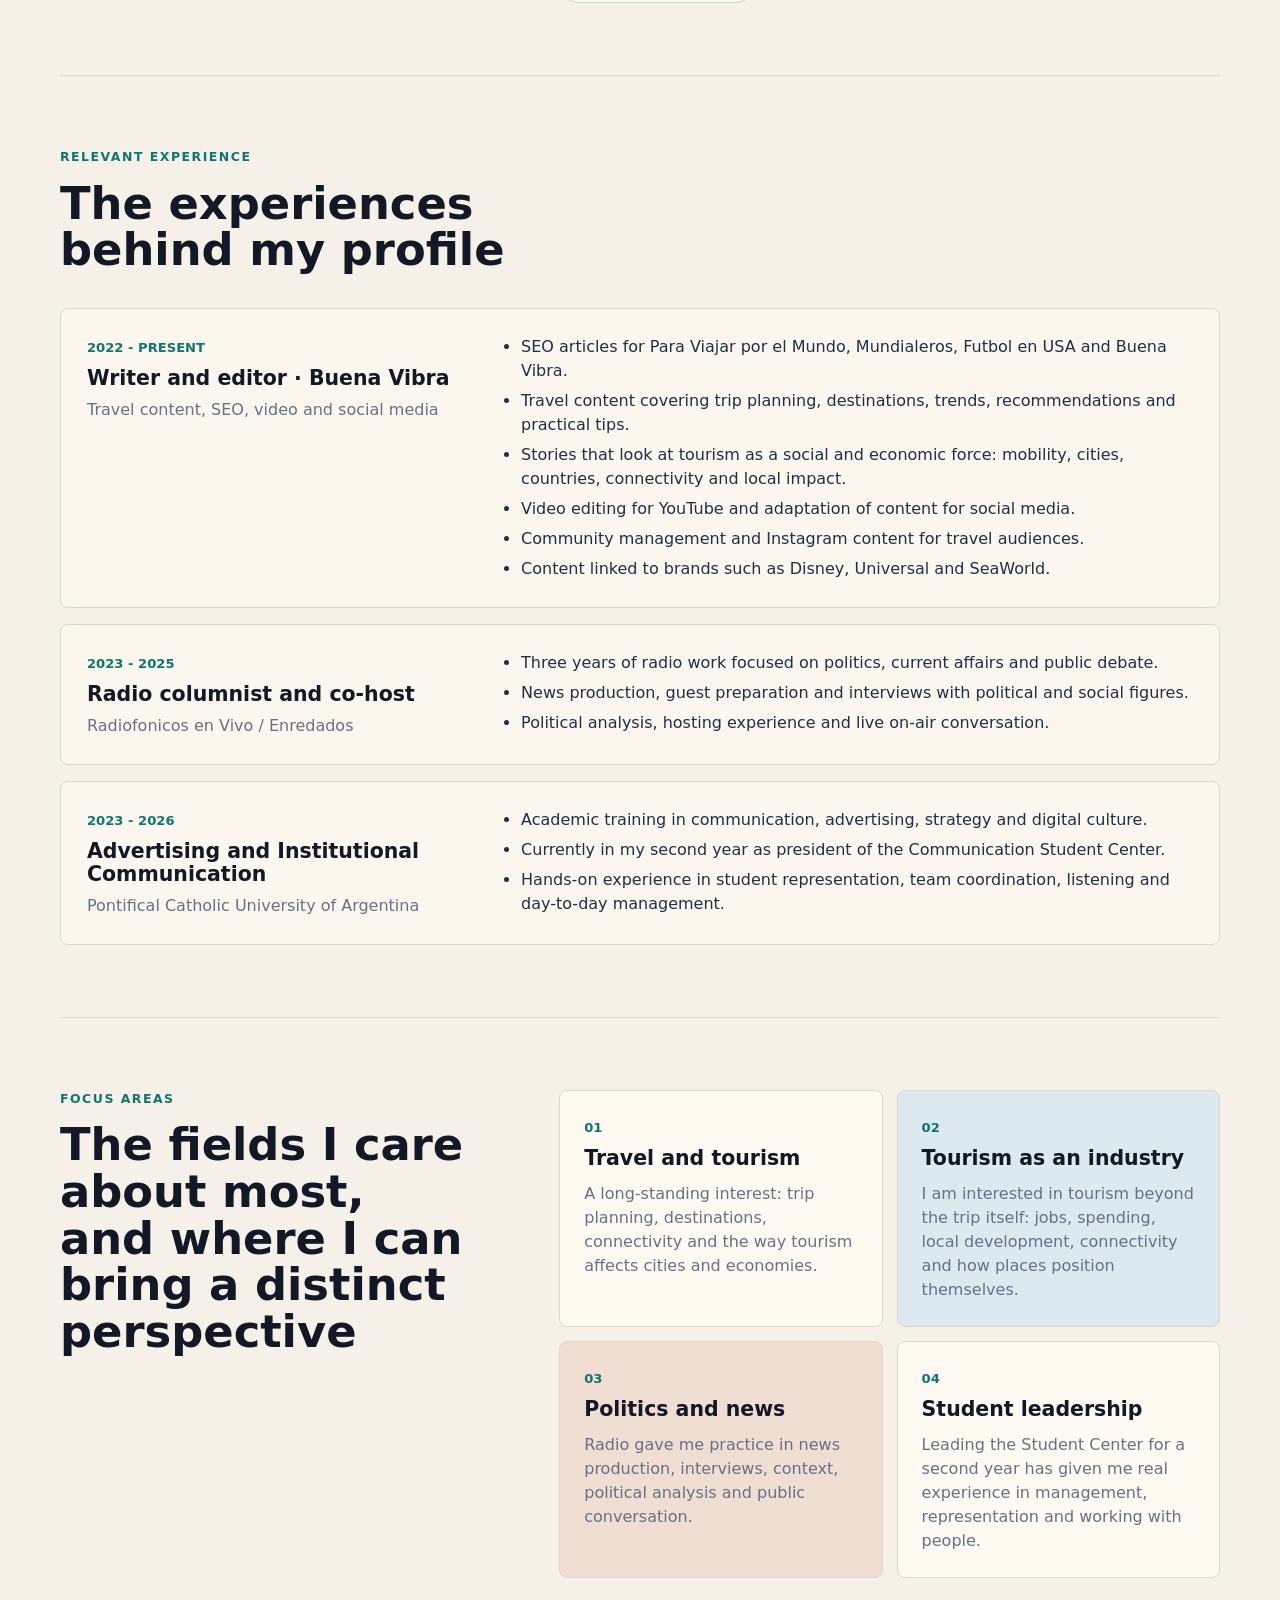
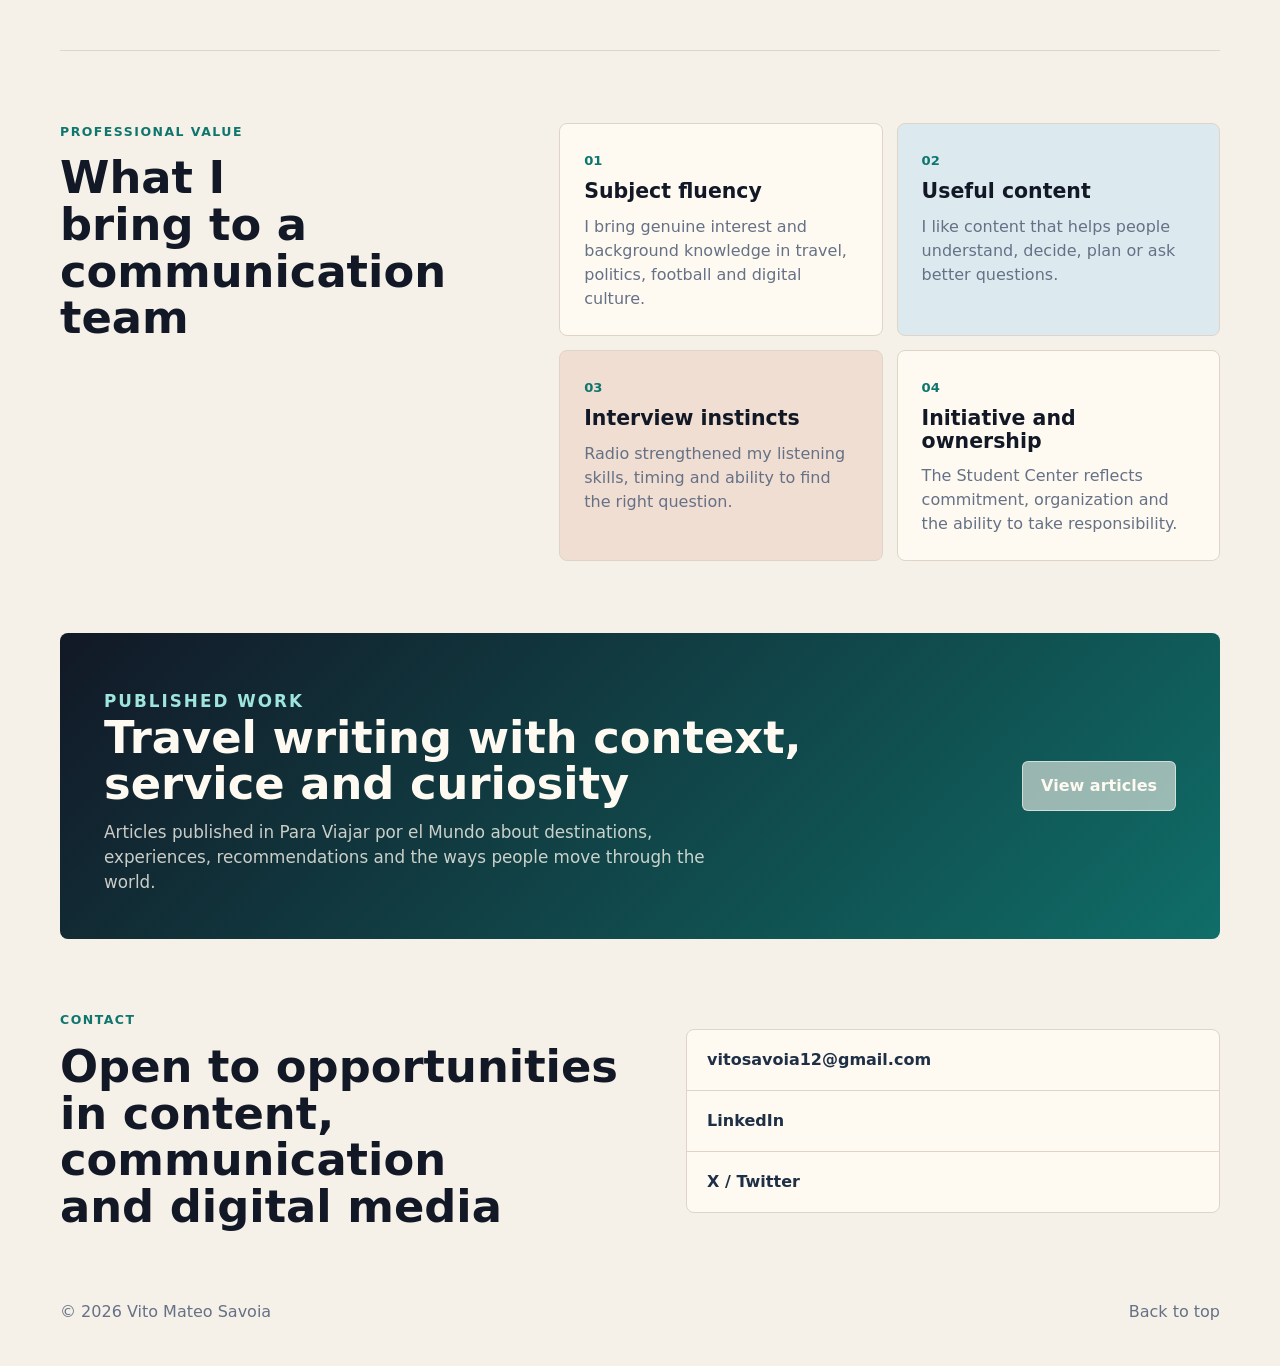
==== commit 47e6a294: "Add files via upload" ====
--- a/en.html
+++ b/en.html
@@ -44,7 +44,7 @@
       <section class="hero" aria-labelledby="hero-title">
         <div class="hero-copy">
           <p class="eyebrow">Buenos Aires · Travel, politics and media</p>
-          <h1 id="hero-title">I create digital content around travel, current affairs and football.</h1>
+          <h1 id="hero-title">I create digital content around travel, current affairs and football</h1>
           <p class="hero-text">
             I am Vito Mateo Savoia, a writer, editor and communication student. I work across SEO
             articles, social media, video and radio, with a strong interest in how people travel,
@@ -56,7 +56,7 @@
           </div>
           <div class="signal-card">
             <span>In short</span>
-            <strong>Travel, politics and digital storytelling, driven by real curiosity.</strong>
+            <strong>Travel, politics and digital storytelling, driven by real curiosity</strong>
           </div>
         </div>
 
@@ -92,7 +92,7 @@
       <section class="section profile-section" id="profile">
         <div class="section-heading">
           <p class="eyebrow">Profile</p>
-          <h2>A communication profile shaped by travel, politics, football and public conversation.</h2>
+          <h2>A communication profile shaped by travel, politics, football and public conversation</h2>
         </div>
         <div class="profile-copy compact-copy">
           <div class="interest-list" aria-label="Main interests">
@@ -124,7 +124,7 @@
       <section class="section experience-section" id="experience">
         <div class="section-heading compact">
           <p class="eyebrow">Relevant Experience</p>
-          <h2>The experiences behind my profile.</h2>
+          <h2>The experiences behind my profile</h2>
         </div>
 
         <div class="timeline">
@@ -181,7 +181,7 @@
       <section class="section focus-section" id="territories">
         <div class="section-heading">
           <p class="eyebrow">Focus Areas</p>
-          <h2>The fields I care about most, and where I can bring a distinct perspective.</h2>
+          <h2>The fields I care about most, and where I can bring a distinct perspective</h2>
         </div>
         <div class="focus-grid">
           <article>
@@ -210,7 +210,7 @@
       <section class="section focus-section" id="value">
         <div class="section-heading">
           <p class="eyebrow">Professional Value</p>
-          <h2>What I bring to a communication team.</h2>
+          <h2>What I bring to a communication team</h2>
         </div>
         <div class="focus-grid">
           <article>
@@ -239,7 +239,7 @@
       <section class="writing-section" aria-labelledby="writing-title">
         <div>
           <p class="eyebrow">Published Work</p>
-          <h2 id="writing-title">Travel writing with context, service and curiosity.</h2>
+          <h2 id="writing-title">Travel writing with context, service and curiosity</h2>
           <p>Articles published in Para Viajar por el Mundo about destinations, experiences, recommendations and the ways people move through the world.</p>
         </div>
         <a class="button secondary light" href="https://paraviajarporelmundo.com/author/vito-savoia/" target="_blank" rel="noreferrer">
@@ -250,7 +250,7 @@
       <section class="contact-section" id="contact" aria-labelledby="contact-title">
         <div>
           <p class="eyebrow">Contact</p>
-          <h2 id="contact-title">Open to opportunities in content, communication and digital media.</h2>
+          <h2 id="contact-title">Open to opportunities in content, communication and digital media</h2>
         </div>
         <div class="contact-panel">
           <a href="mailto:vitosavoia12@gmail.com">vitosavoia12@gmail.com</a>
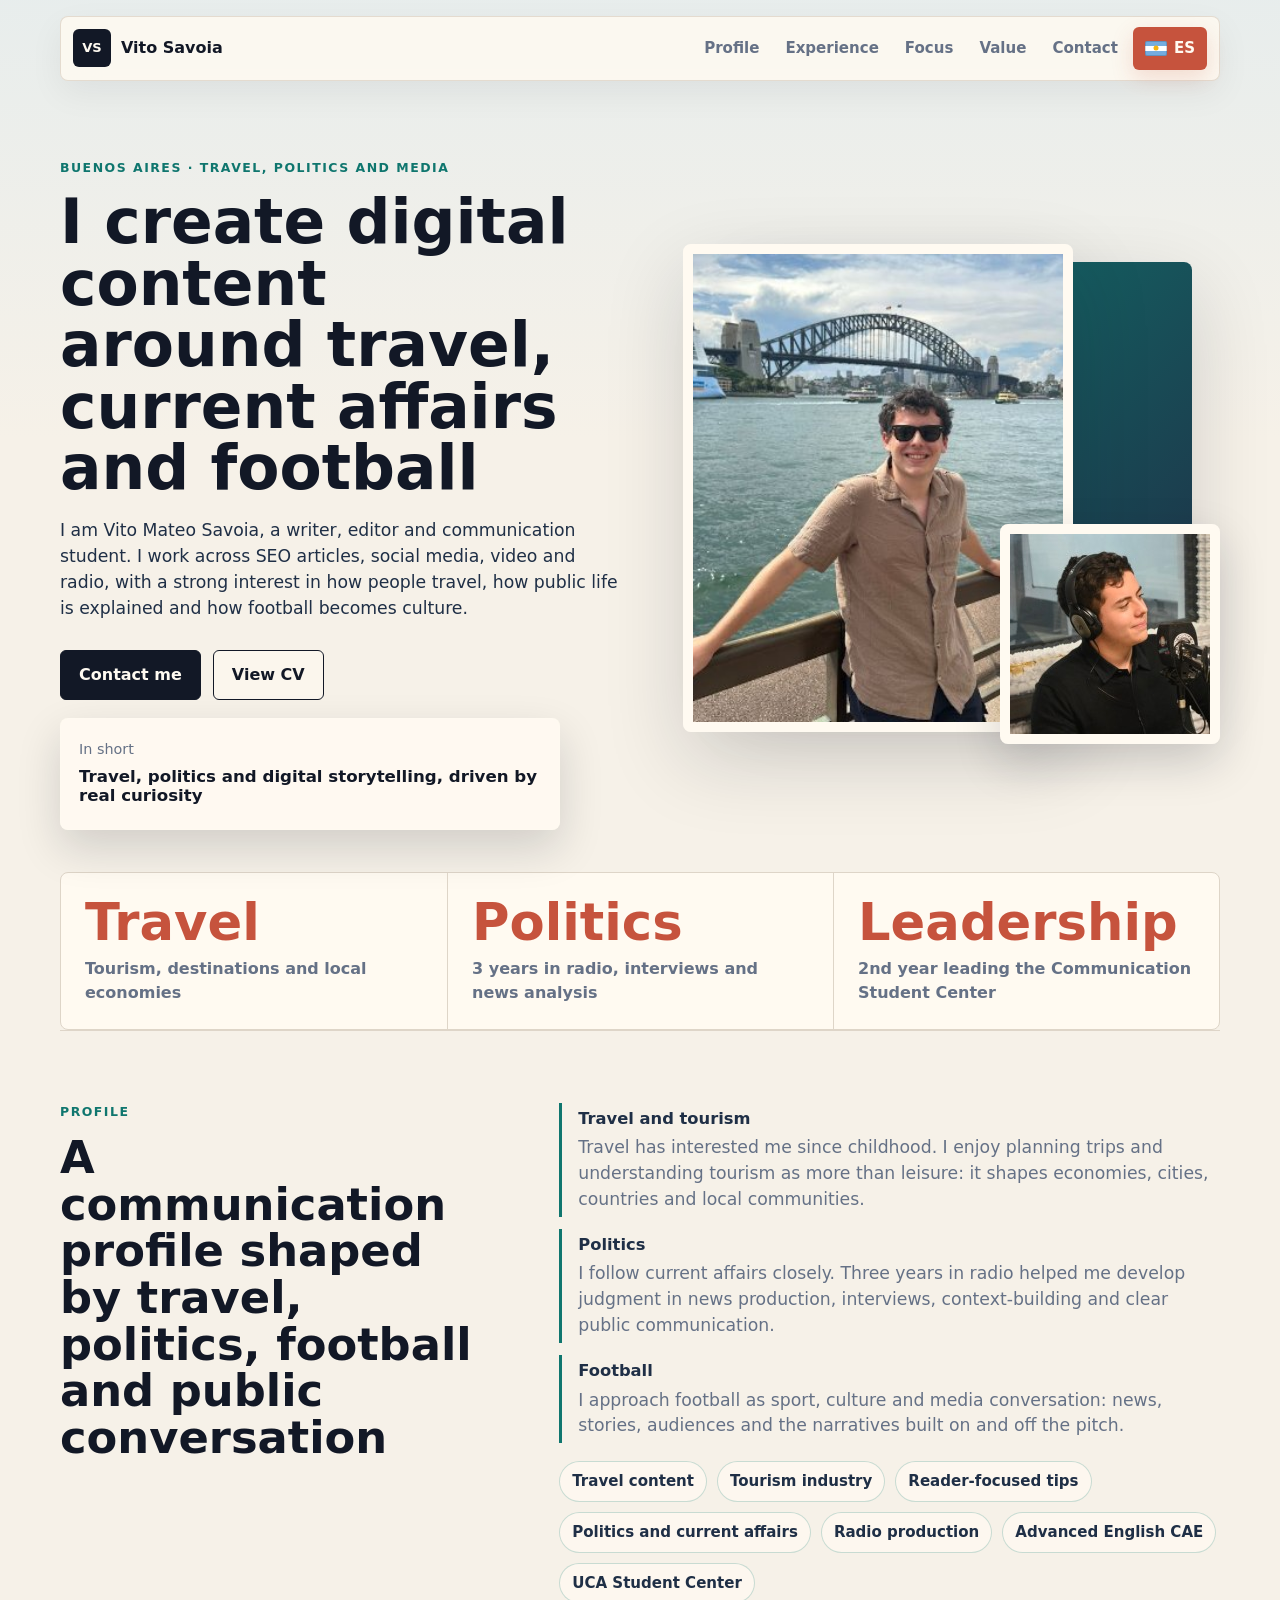
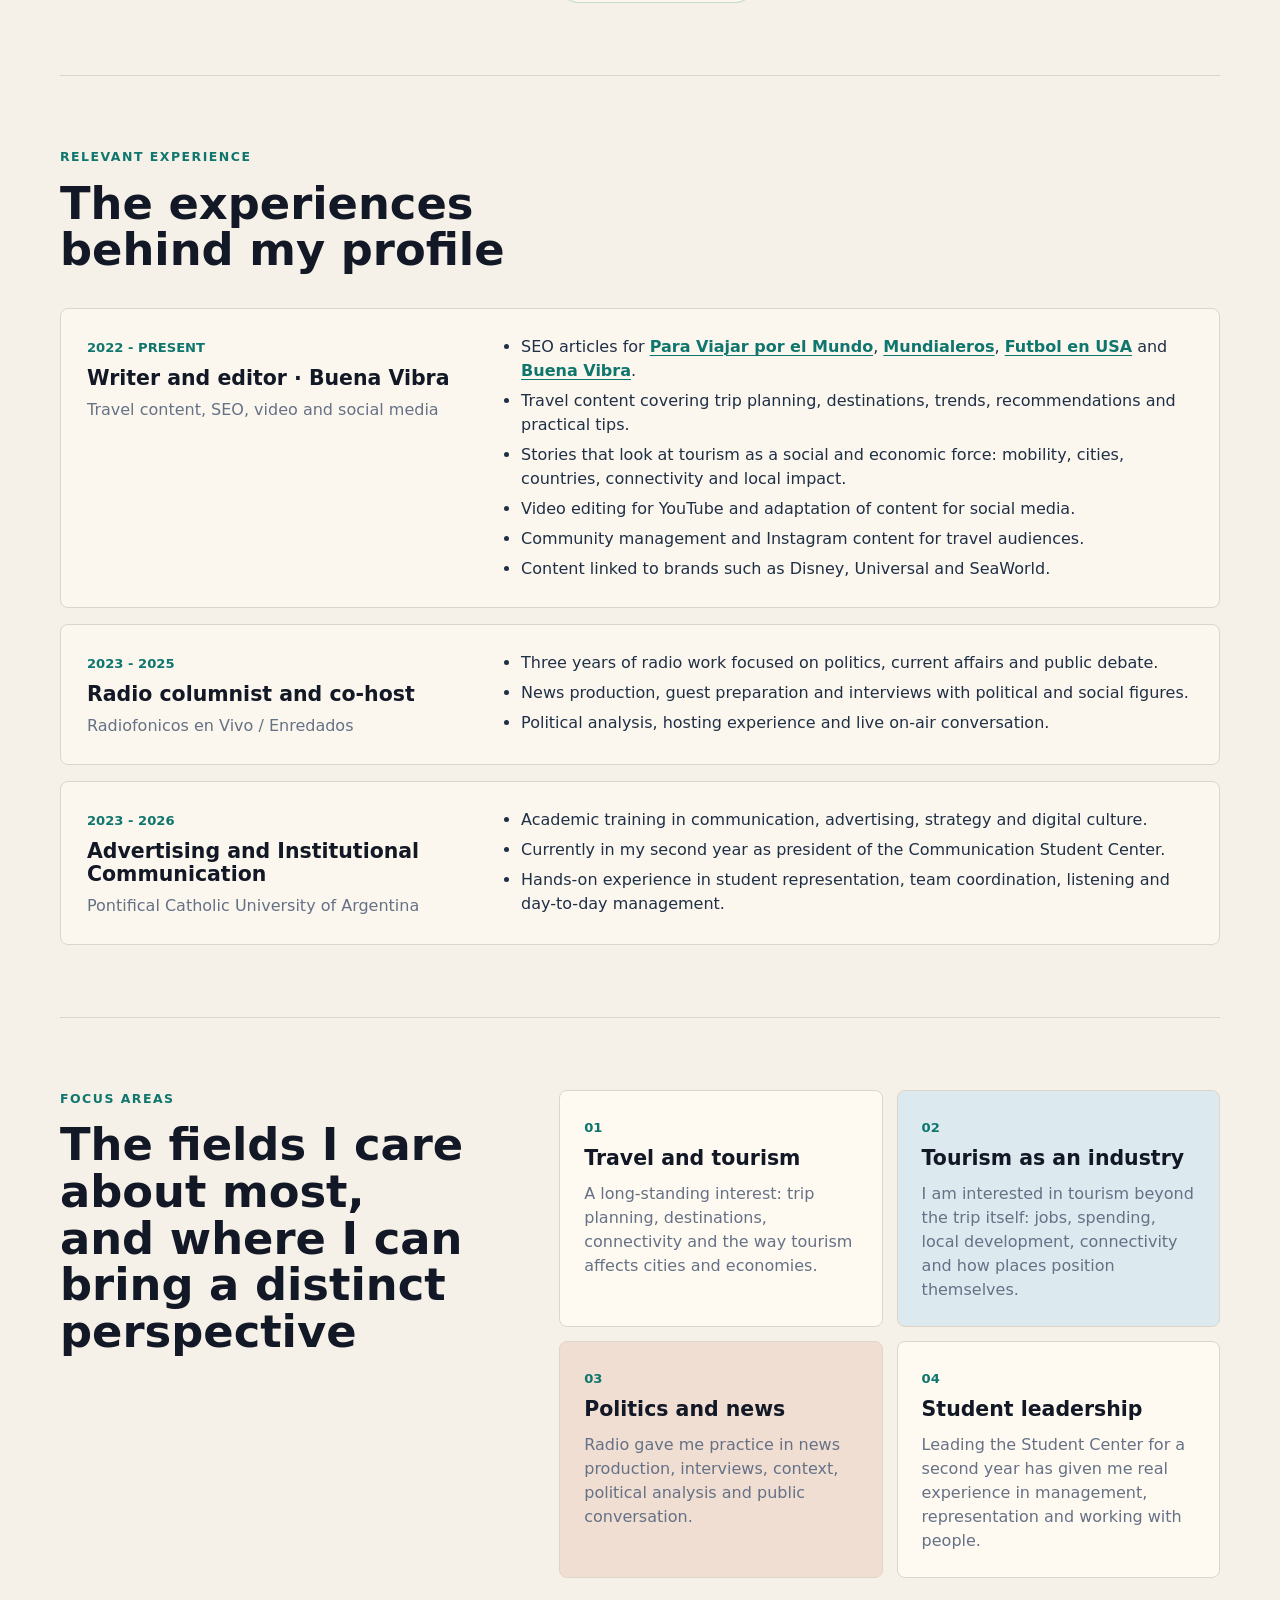
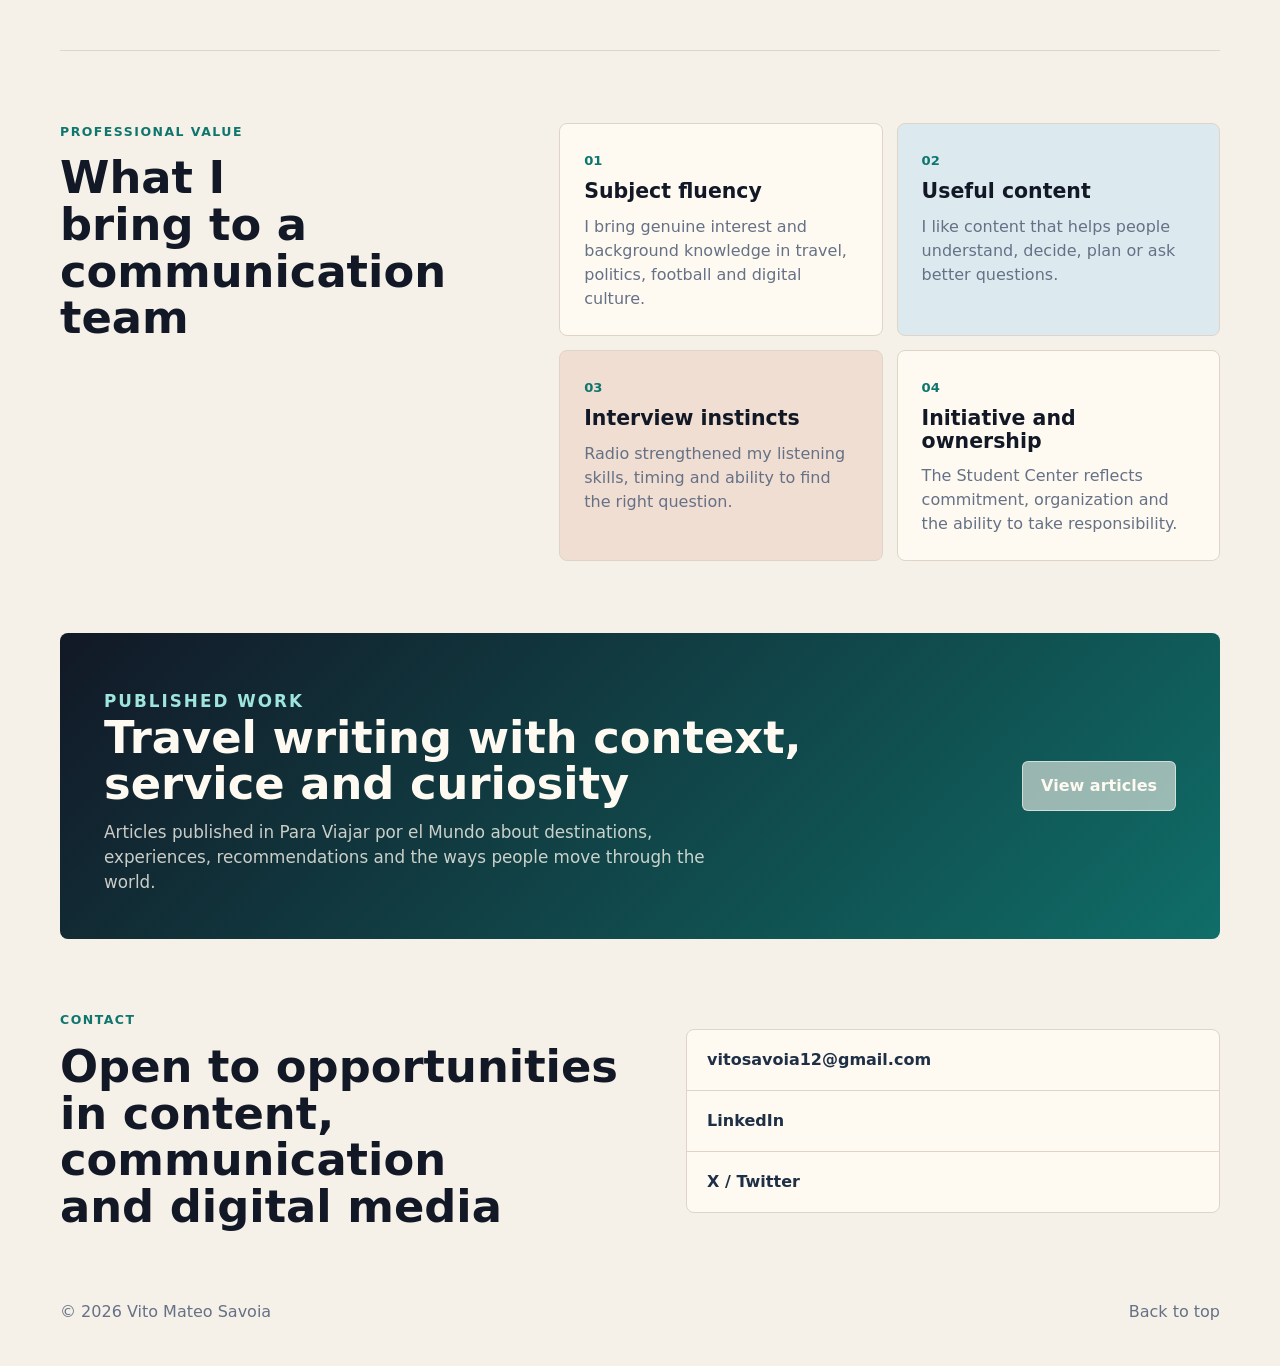
==== commit 93d7546c: "Add files via upload" ====
--- a/en.html
+++ b/en.html
@@ -136,7 +136,13 @@
             </div>
             <div class="timeline-body">
               <ul>
-                <li>SEO articles for Para Viajar por el Mundo, Mundialeros, Futbol en USA and Buena Vibra.</li>
+                <li>
+                  SEO articles for
+                  <a href="https://paraviajarporelmundo.com/" target="_blank" rel="noreferrer">Para Viajar por el Mundo</a>,
+                  <a href="https://mundialeros.com/" target="_blank" rel="noreferrer">Mundialeros</a>,
+                  <a href="https://futbolenusa.com/" target="_blank" rel="noreferrer">Futbol en USA</a>
+                  and <a href="https://buenavibra.es/" target="_blank" rel="noreferrer">Buena Vibra</a>.
+                </li>
                 <li>Travel content covering trip planning, destinations, trends, recommendations and practical tips.</li>
                 <li>Stories that look at tourism as a social and economic force: mobility, cities, countries, connectivity and local impact.</li>
                 <li>Video editing for YouTube and adaptation of content for social media.</li>
--- a/styles.css
+++ b/styles.css
@@ -487,6 +487,20 @@
   margin-top: 6px;
 }
 
+.timeline-body a {
+  color: var(--accent-strong, var(--teal));
+  font-weight: 800;
+  text-decoration: underline;
+  text-decoration-thickness: 1px;
+  text-underline-offset: 3px;
+}
+
+.timeline-body a:hover,
+.timeline-body a:focus-visible {
+  color: var(--coral);
+  outline: none;
+}
+
 .focus-grid {
   display: grid;
   grid-template-columns: repeat(2, minmax(0, 1fr));
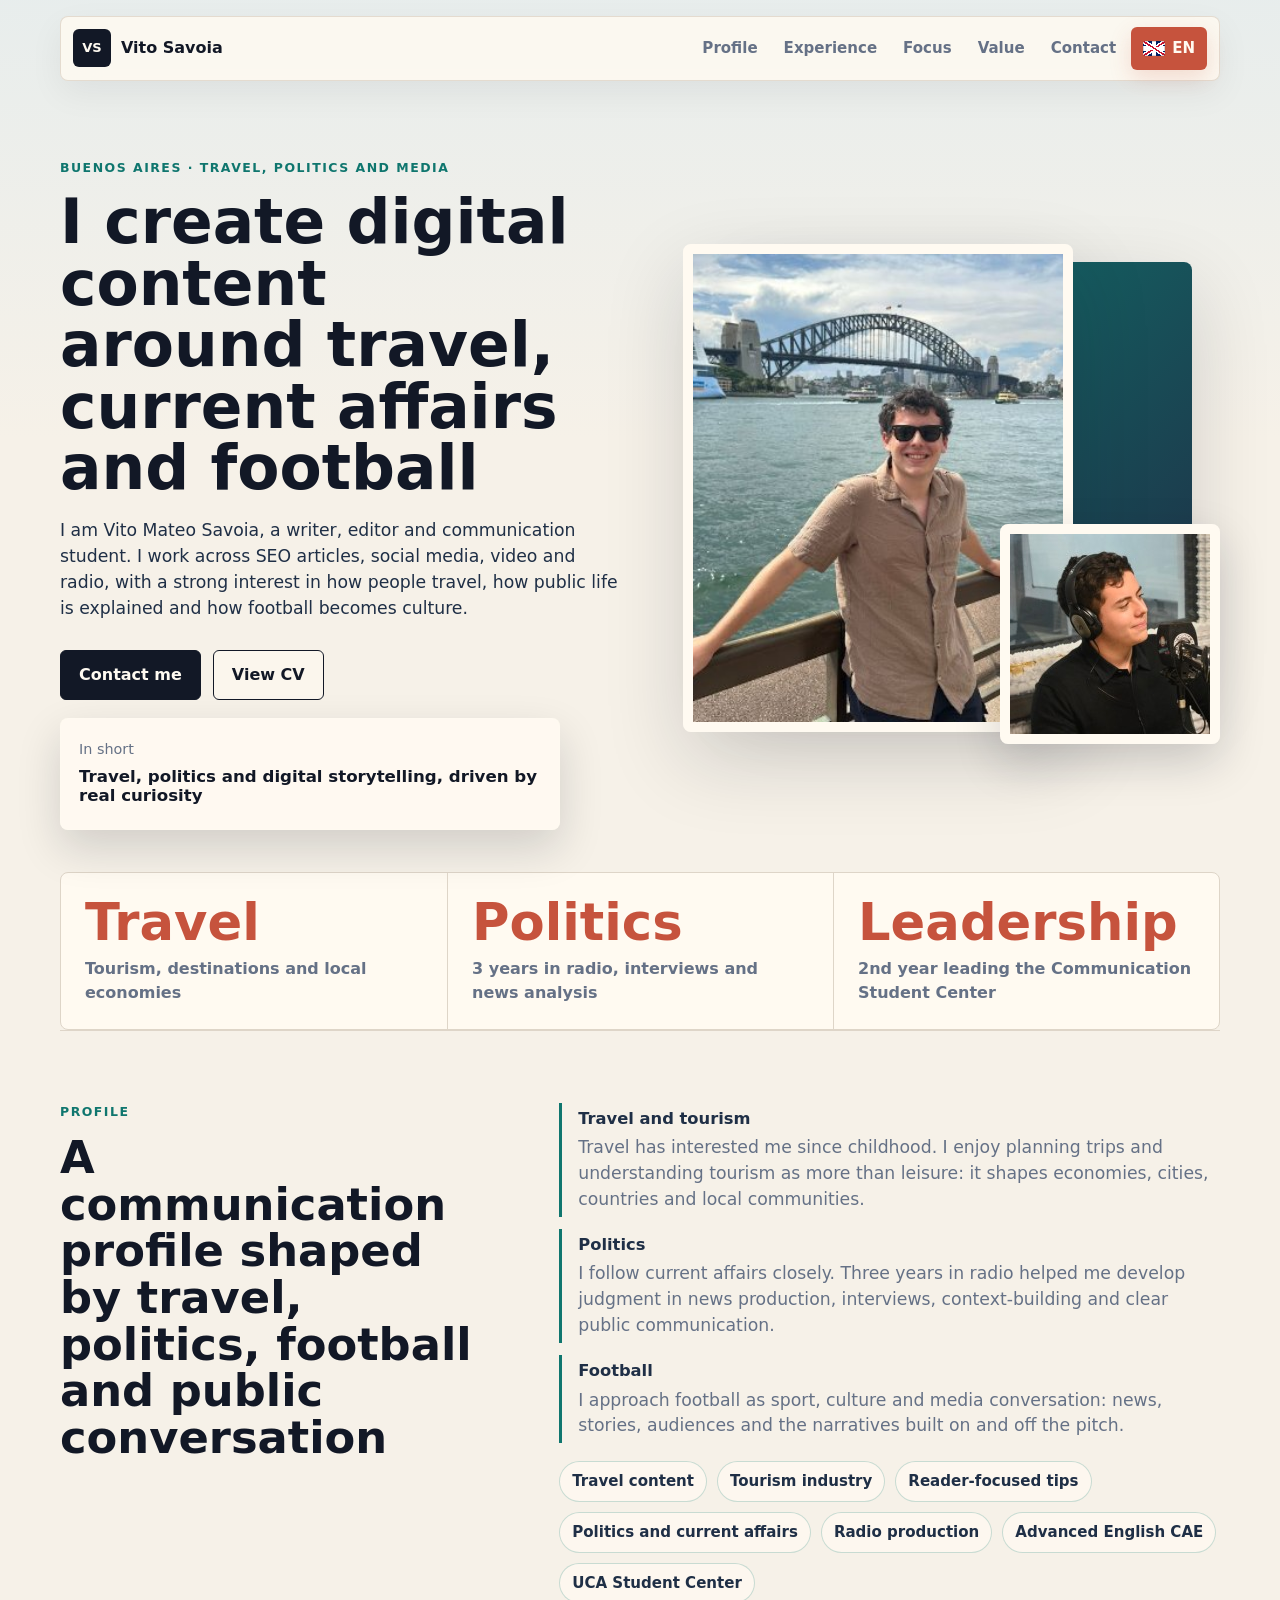
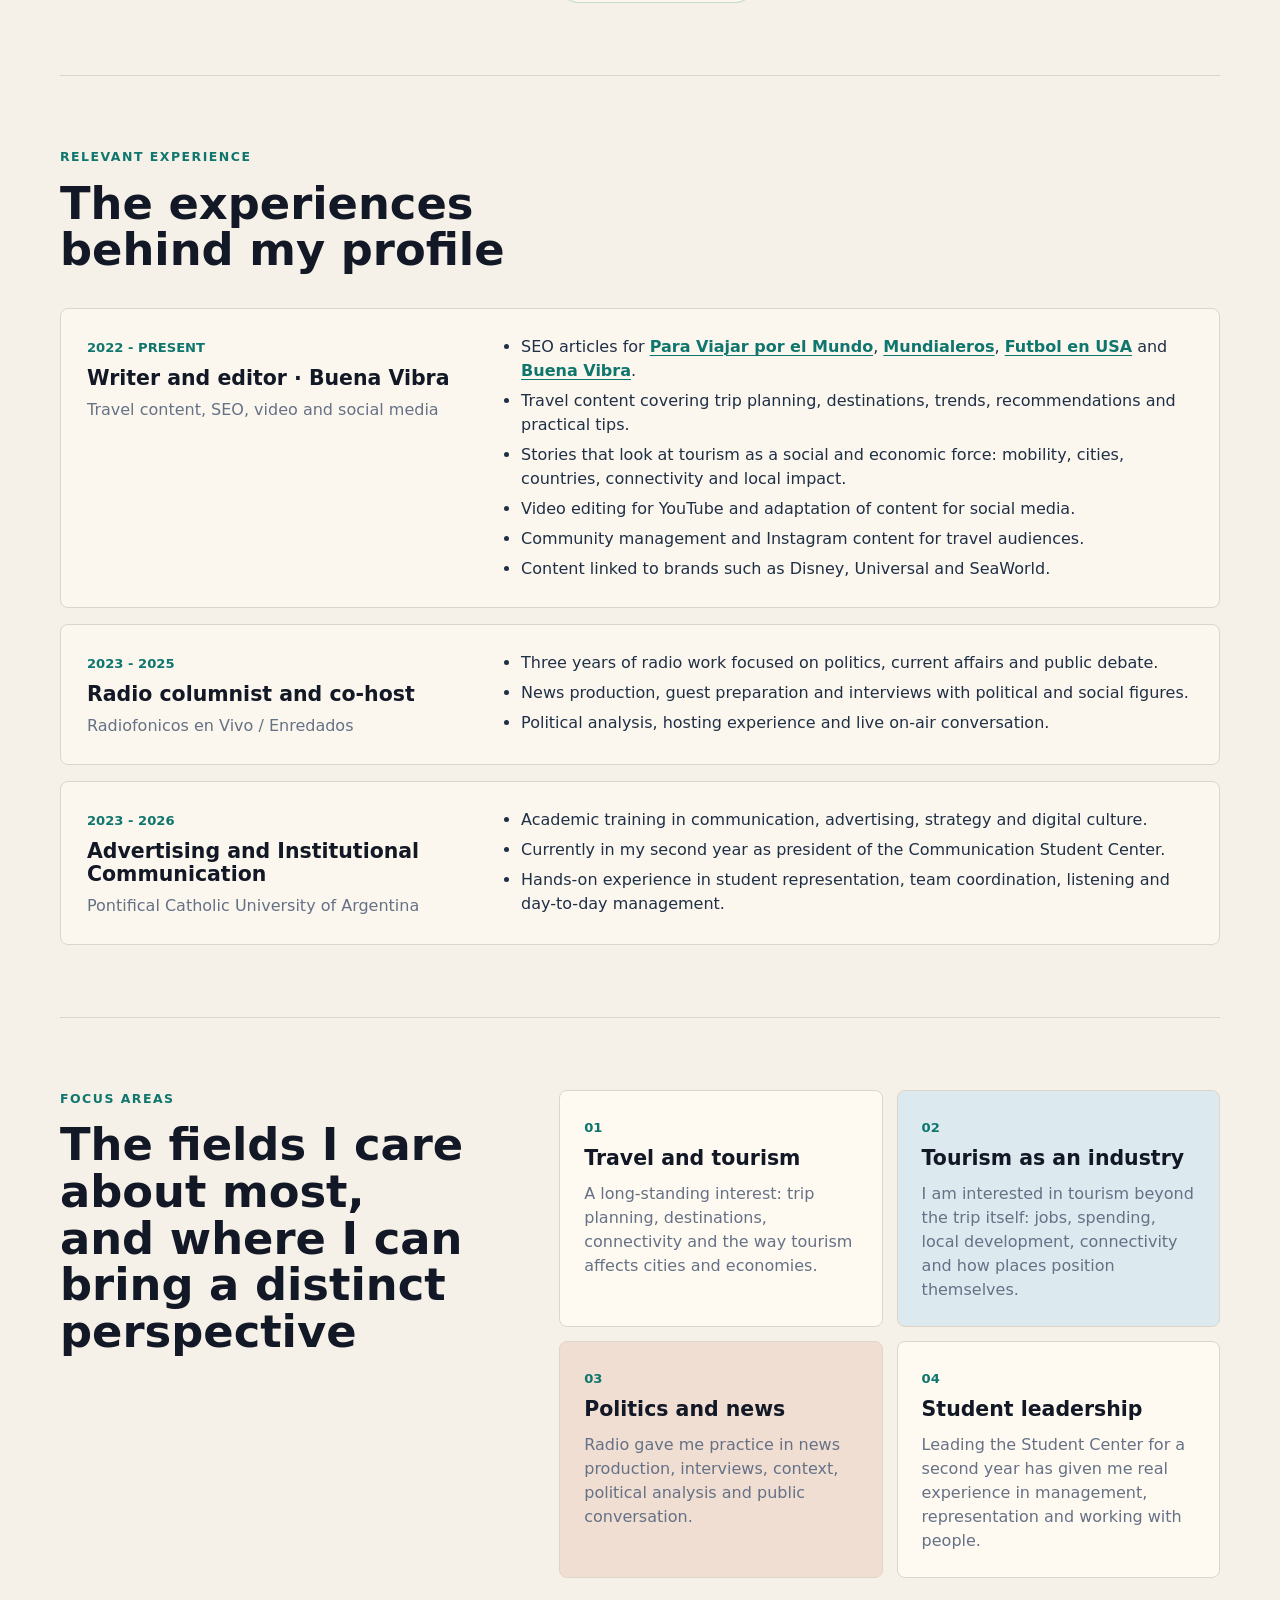
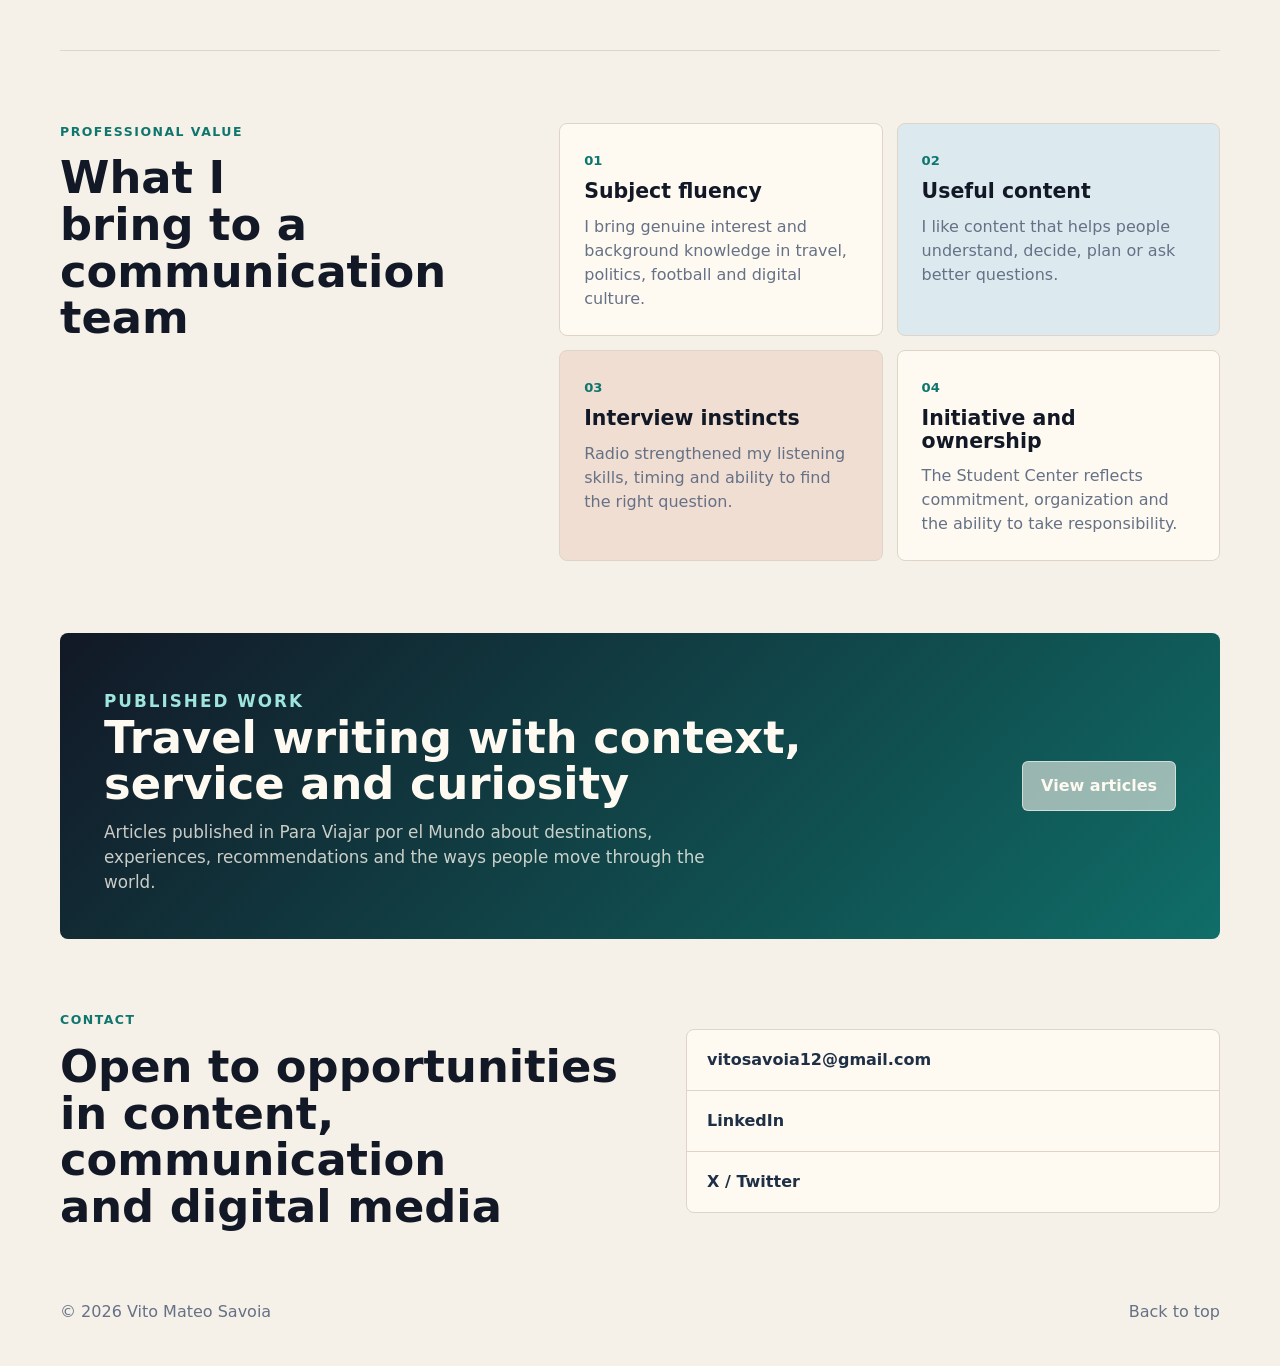
==== commit 21c623f1: "Add files via upload" ====
--- a/en.html
+++ b/en.html
@@ -14,6 +14,9 @@
     >
     <meta property="og:type" content="website">
     <title>Vito Mateo Savoia | Travel, politics and digital media</title>
+    <link rel="icon" href="favicon.ico" sizes="any">
+    <link rel="icon" type="image/png" href="assets/images/favicon.png">
+    <link rel="apple-touch-icon" href="assets/images/favicon.png">
     <link rel="stylesheet" href="styles.css">
   </head>
   <body>
@@ -34,8 +37,8 @@
         <a href="#value">Value</a>
         <a href="#contact">Contact</a>
         <a class="language-link" href="index.html" aria-label="View site in Spanish">
-          <span class="flag flag-ar" aria-hidden="true"></span>
-          <span>ES</span>
+          <span class="flag flag-uk" aria-hidden="true"></span>
+          <span>EN</span>
         </a>
       </nav>
     </header>
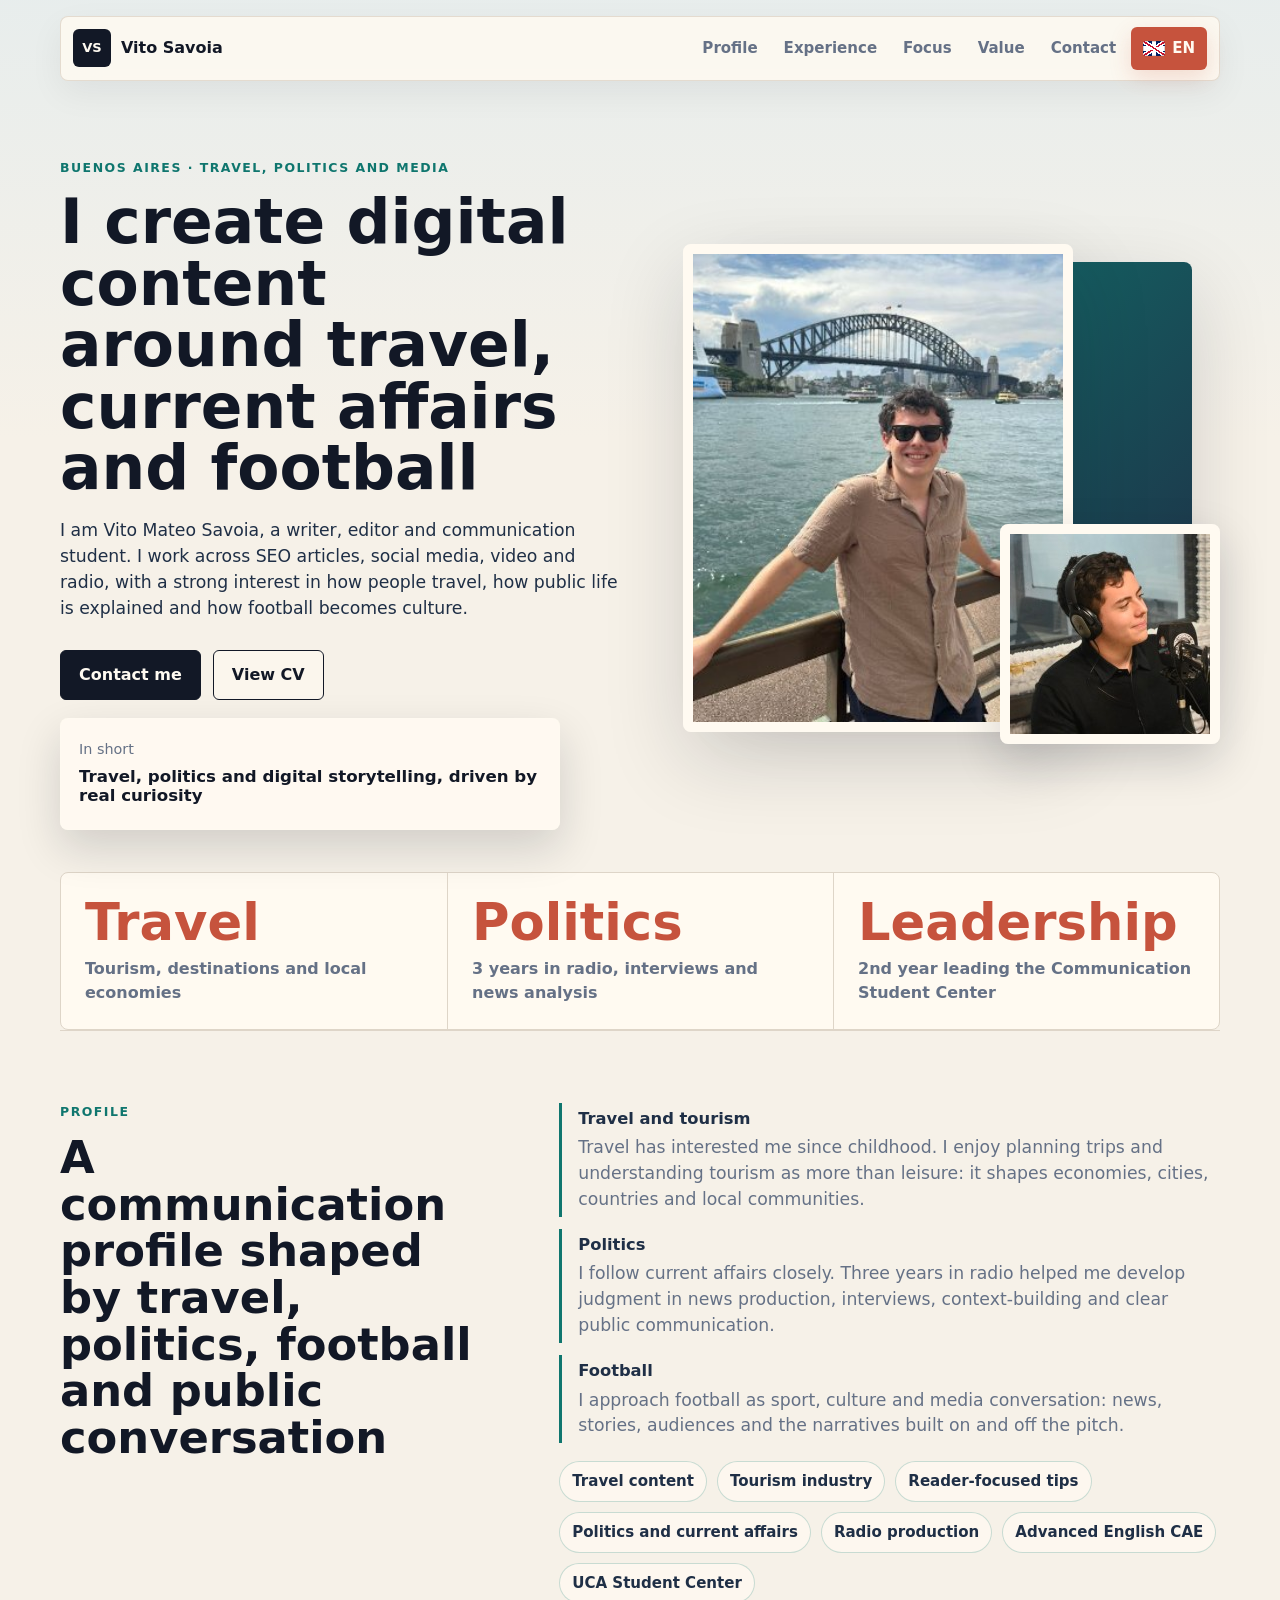
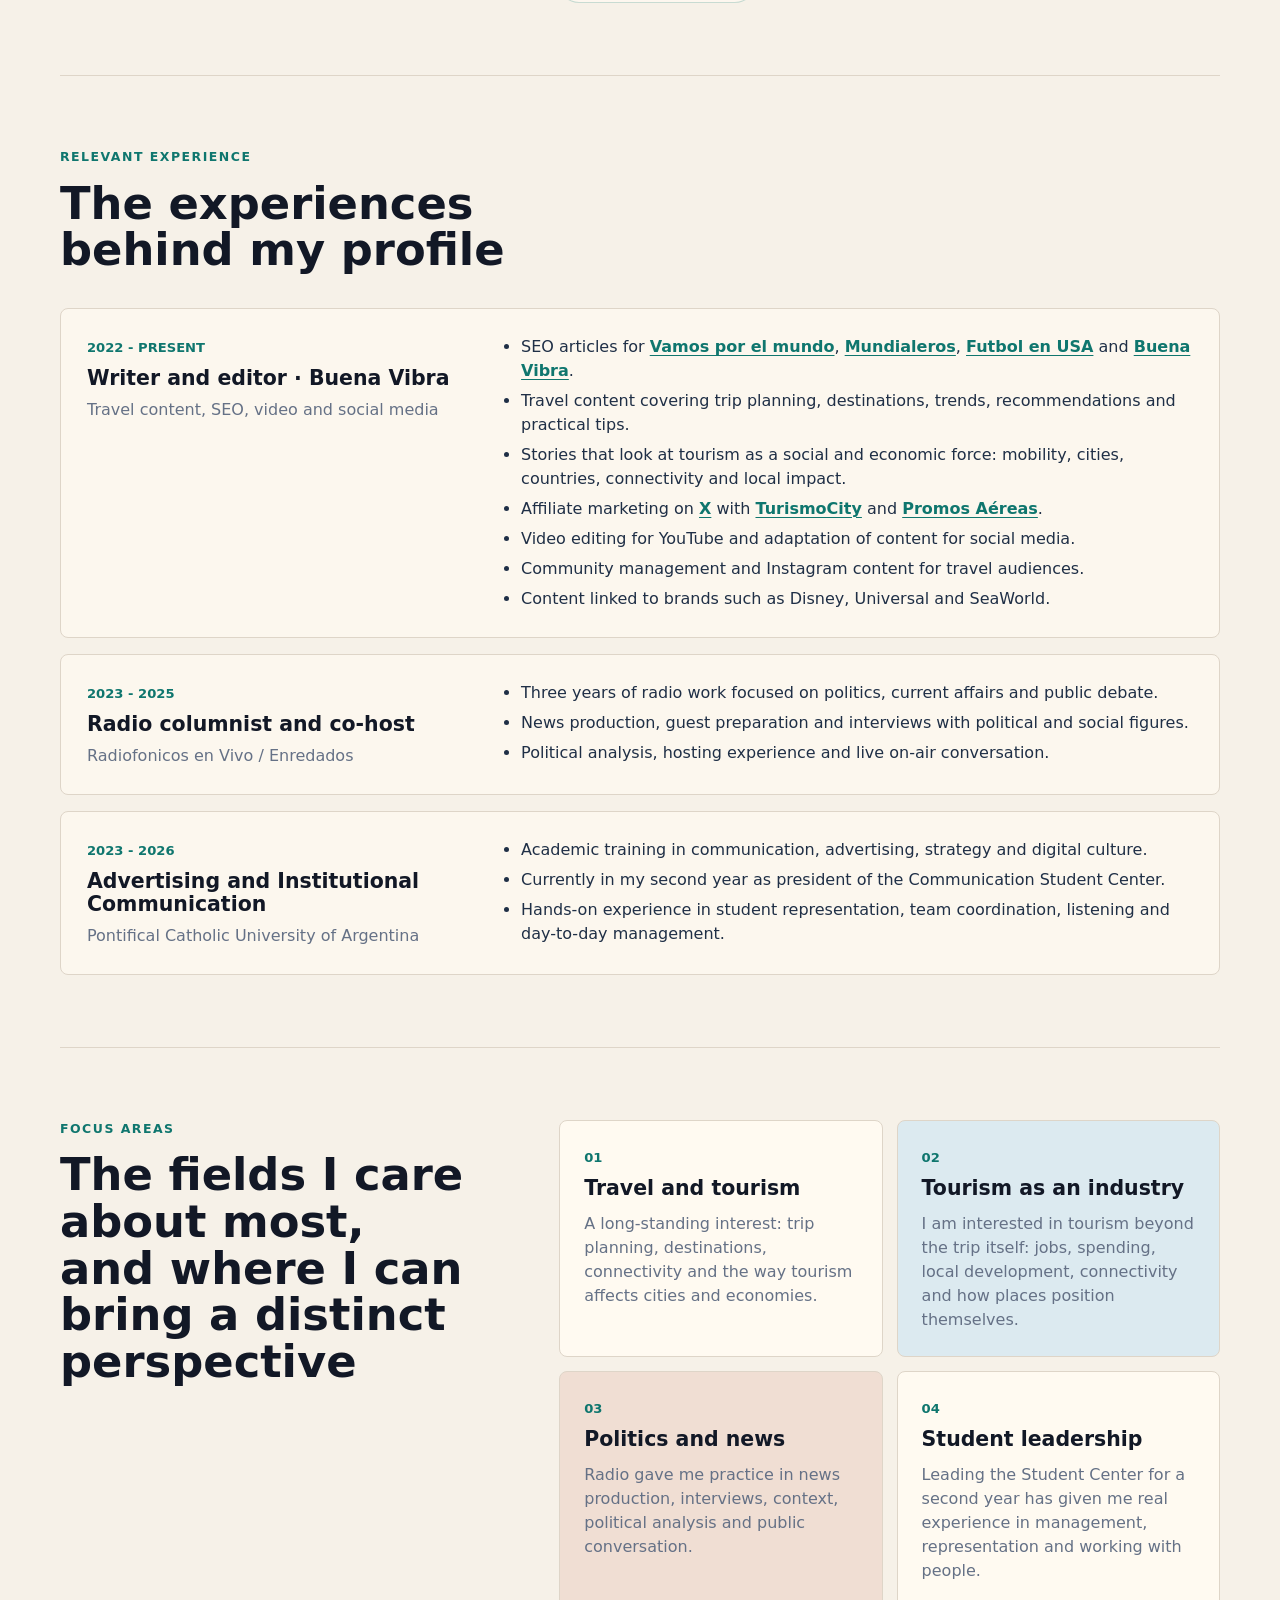
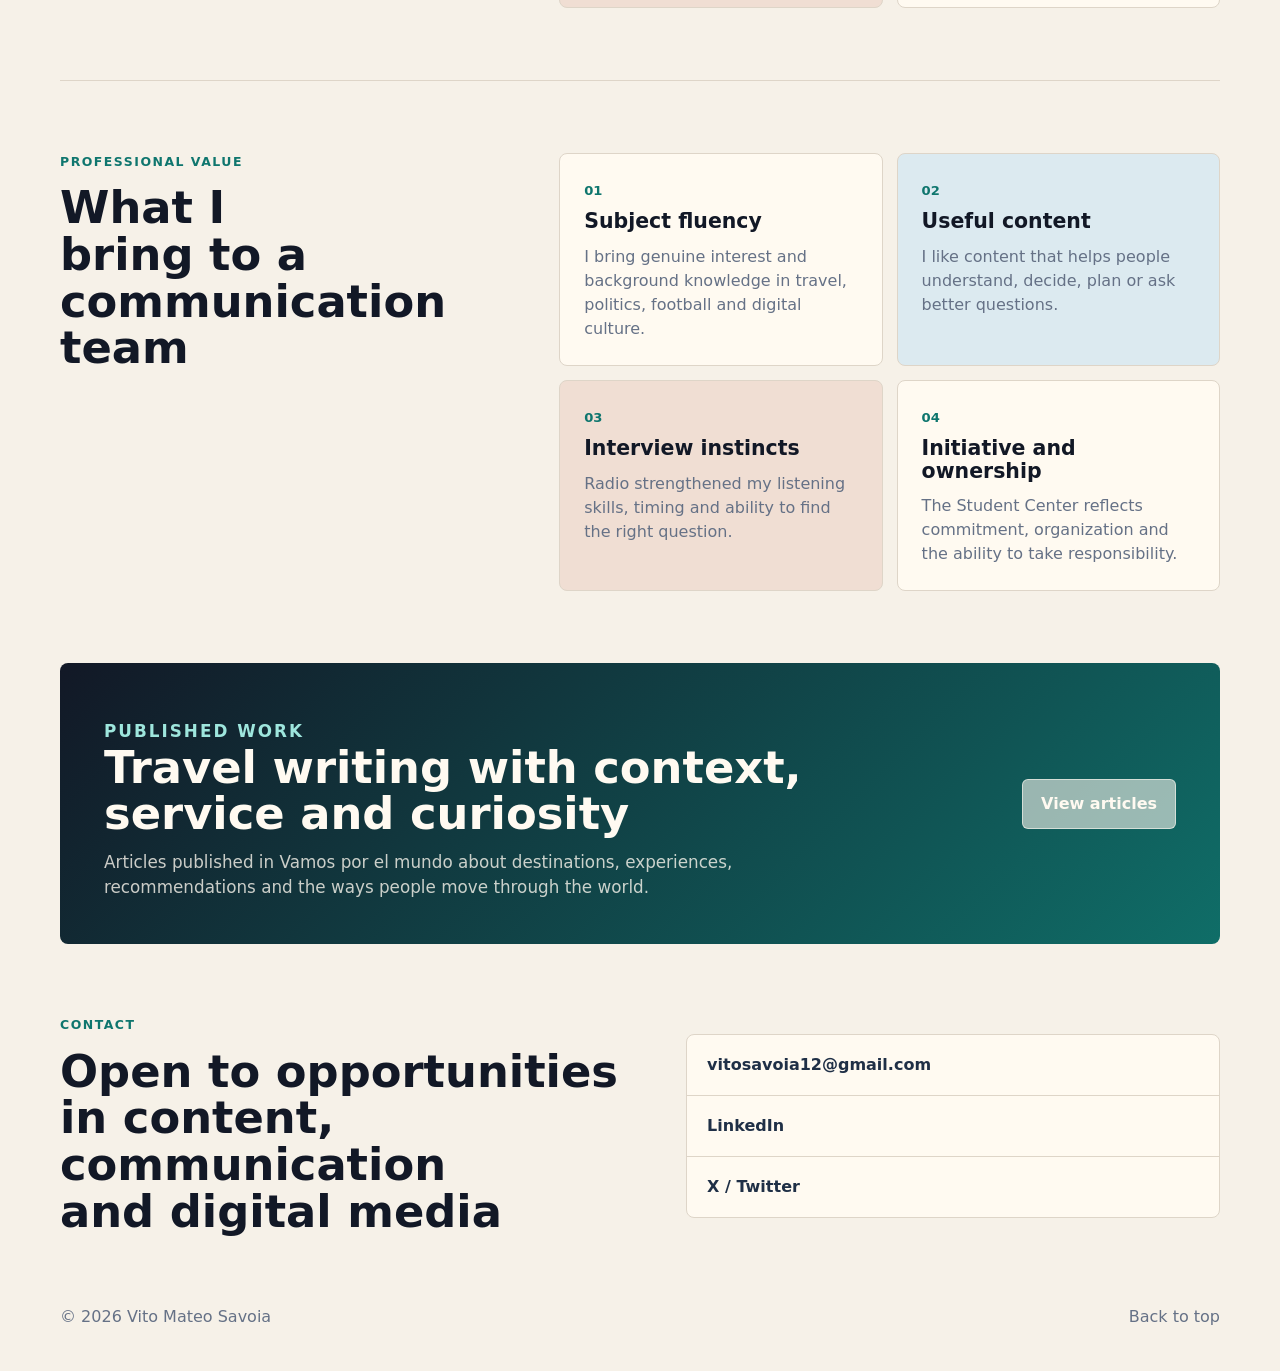
==== commit 2b841240: "Add files via upload" ====
--- a/en.html
+++ b/en.html
@@ -1,6 +1,15 @@
 <!doctype html>
 <html lang="en">
   <head>
+    <!-- Google tag (gtag.js) -->
+    <script async src="https://www.googletagmanager.com/gtag/js?id=G-VG8P900X4W"></script>
+    <script>
+      window.dataLayer = window.dataLayer || [];
+      function gtag(){dataLayer.push(arguments);}
+      gtag('js', new Date());
+
+      gtag('config', 'G-VG8P900X4W');
+    </script>
     <meta charset="utf-8">
     <meta name="viewport" content="width=device-width, initial-scale=1">
     <meta
@@ -141,13 +150,14 @@
               <ul>
                 <li>
                   SEO articles for
-                  <a href="https://paraviajarporelmundo.com/" target="_blank" rel="noreferrer">Para Viajar por el Mundo</a>,
+                  <a href="https://vamosporelmundo.com/" target="_blank" rel="noreferrer">Vamos por el mundo</a>,
                   <a href="https://mundialeros.com/" target="_blank" rel="noreferrer">Mundialeros</a>,
                   <a href="https://futbolenusa.com/" target="_blank" rel="noreferrer">Futbol en USA</a>
                   and <a href="https://buenavibra.es/" target="_blank" rel="noreferrer">Buena Vibra</a>.
                 </li>
                 <li>Travel content covering trip planning, destinations, trends, recommendations and practical tips.</li>
                 <li>Stories that look at tourism as a social and economic force: mobility, cities, countries, connectivity and local impact.</li>
+                <li>Affiliate marketing on <a href="https://x.com/vitosavoia12?lang=es" target="_blank" rel="noreferrer">X</a> with <a href="https://www.turismocity.com.ar/" target="_blank" rel="noreferrer">TurismoCity</a> and <a href="https://promociones-aereas.com.ar/" target="_blank" rel="noreferrer">Promos Aéreas</a>.</li>
                 <li>Video editing for YouTube and adaptation of content for social media.</li>
                 <li>Community management and Instagram content for travel audiences.</li>
                 <li>Content linked to brands such as Disney, Universal and SeaWorld.</li>
@@ -249,9 +259,9 @@
         <div>
           <p class="eyebrow">Published Work</p>
           <h2 id="writing-title">Travel writing with context, service and curiosity</h2>
-          <p>Articles published in Para Viajar por el Mundo about destinations, experiences, recommendations and the ways people move through the world.</p>
-        </div>
-        <a class="button secondary light" href="https://paraviajarporelmundo.com/author/vito-savoia/" target="_blank" rel="noreferrer">
+          <p>Articles published in Vamos por el mundo about destinations, experiences, recommendations and the ways people move through the world.</p>
+        </div>
+        <a class="button secondary light" href="https://vamosporelmundo.com/" target="_blank" rel="noreferrer">
           View articles
         </a>
       </section>
